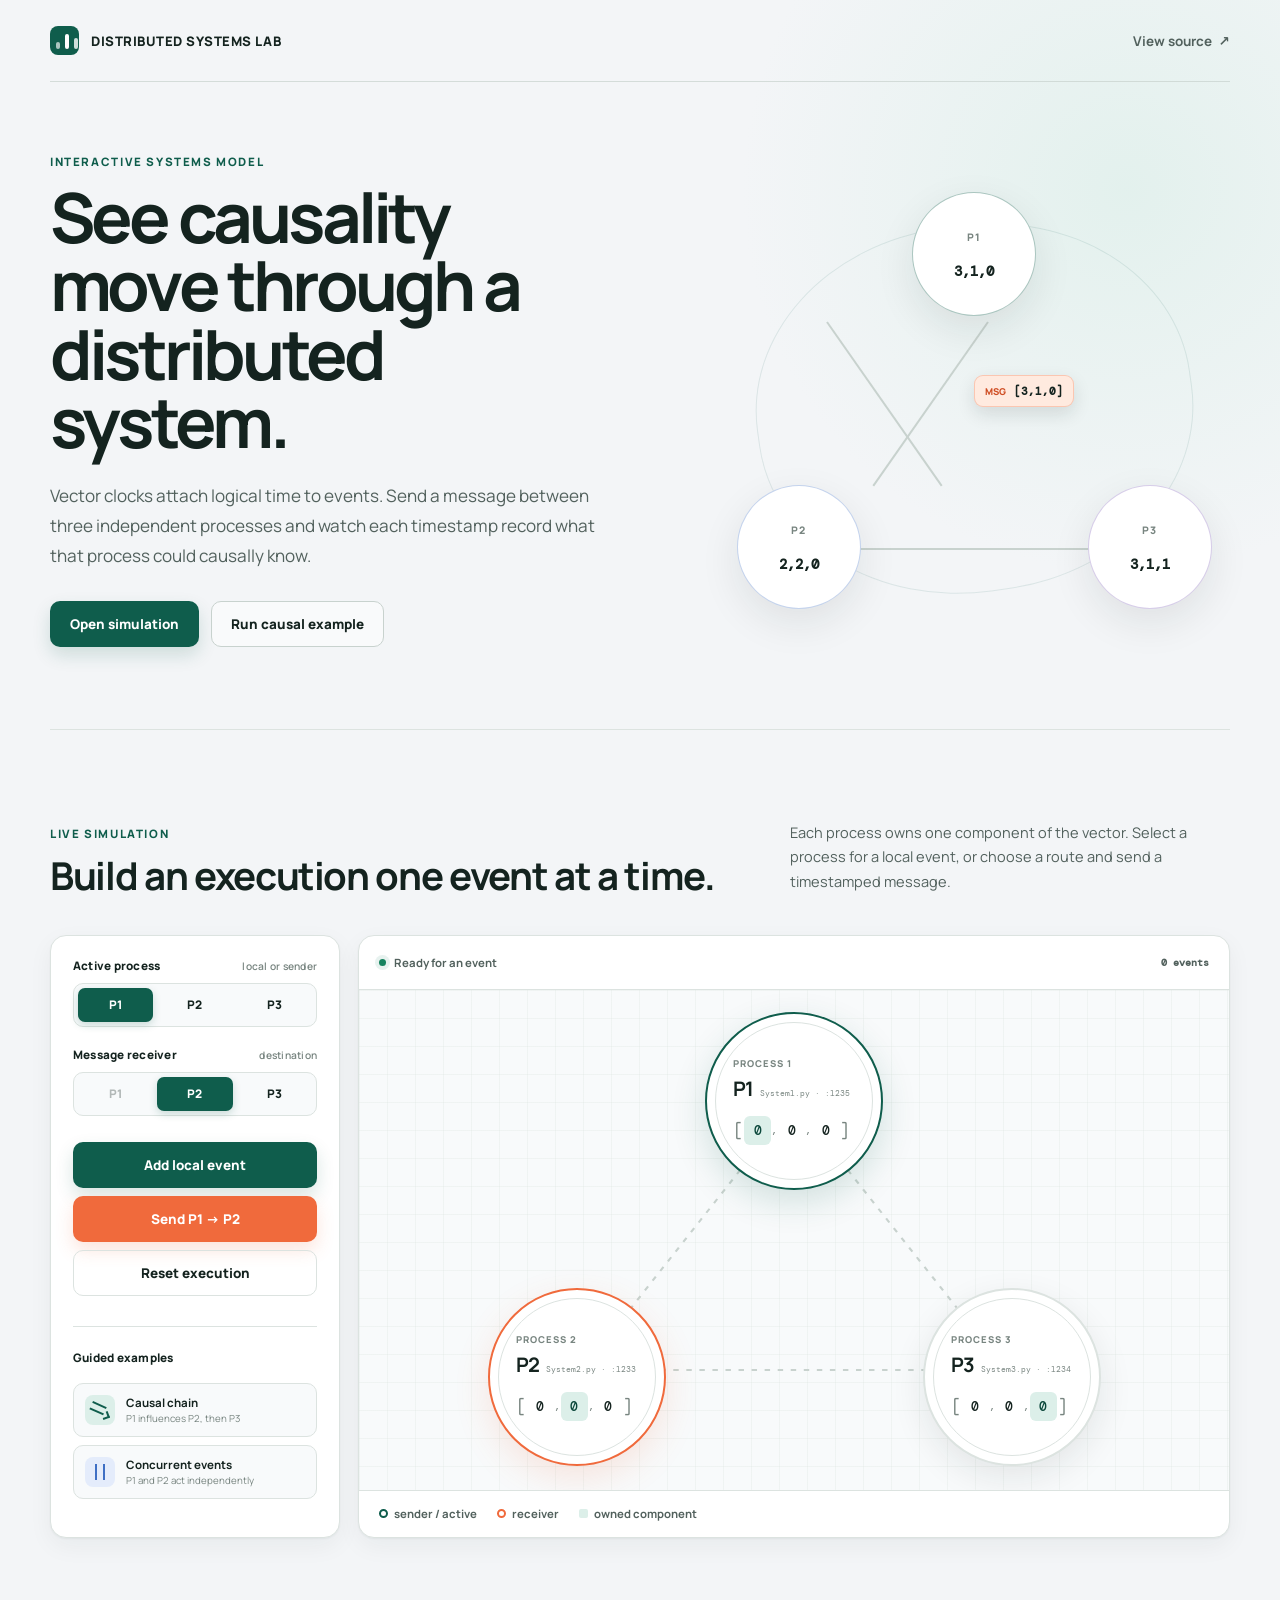
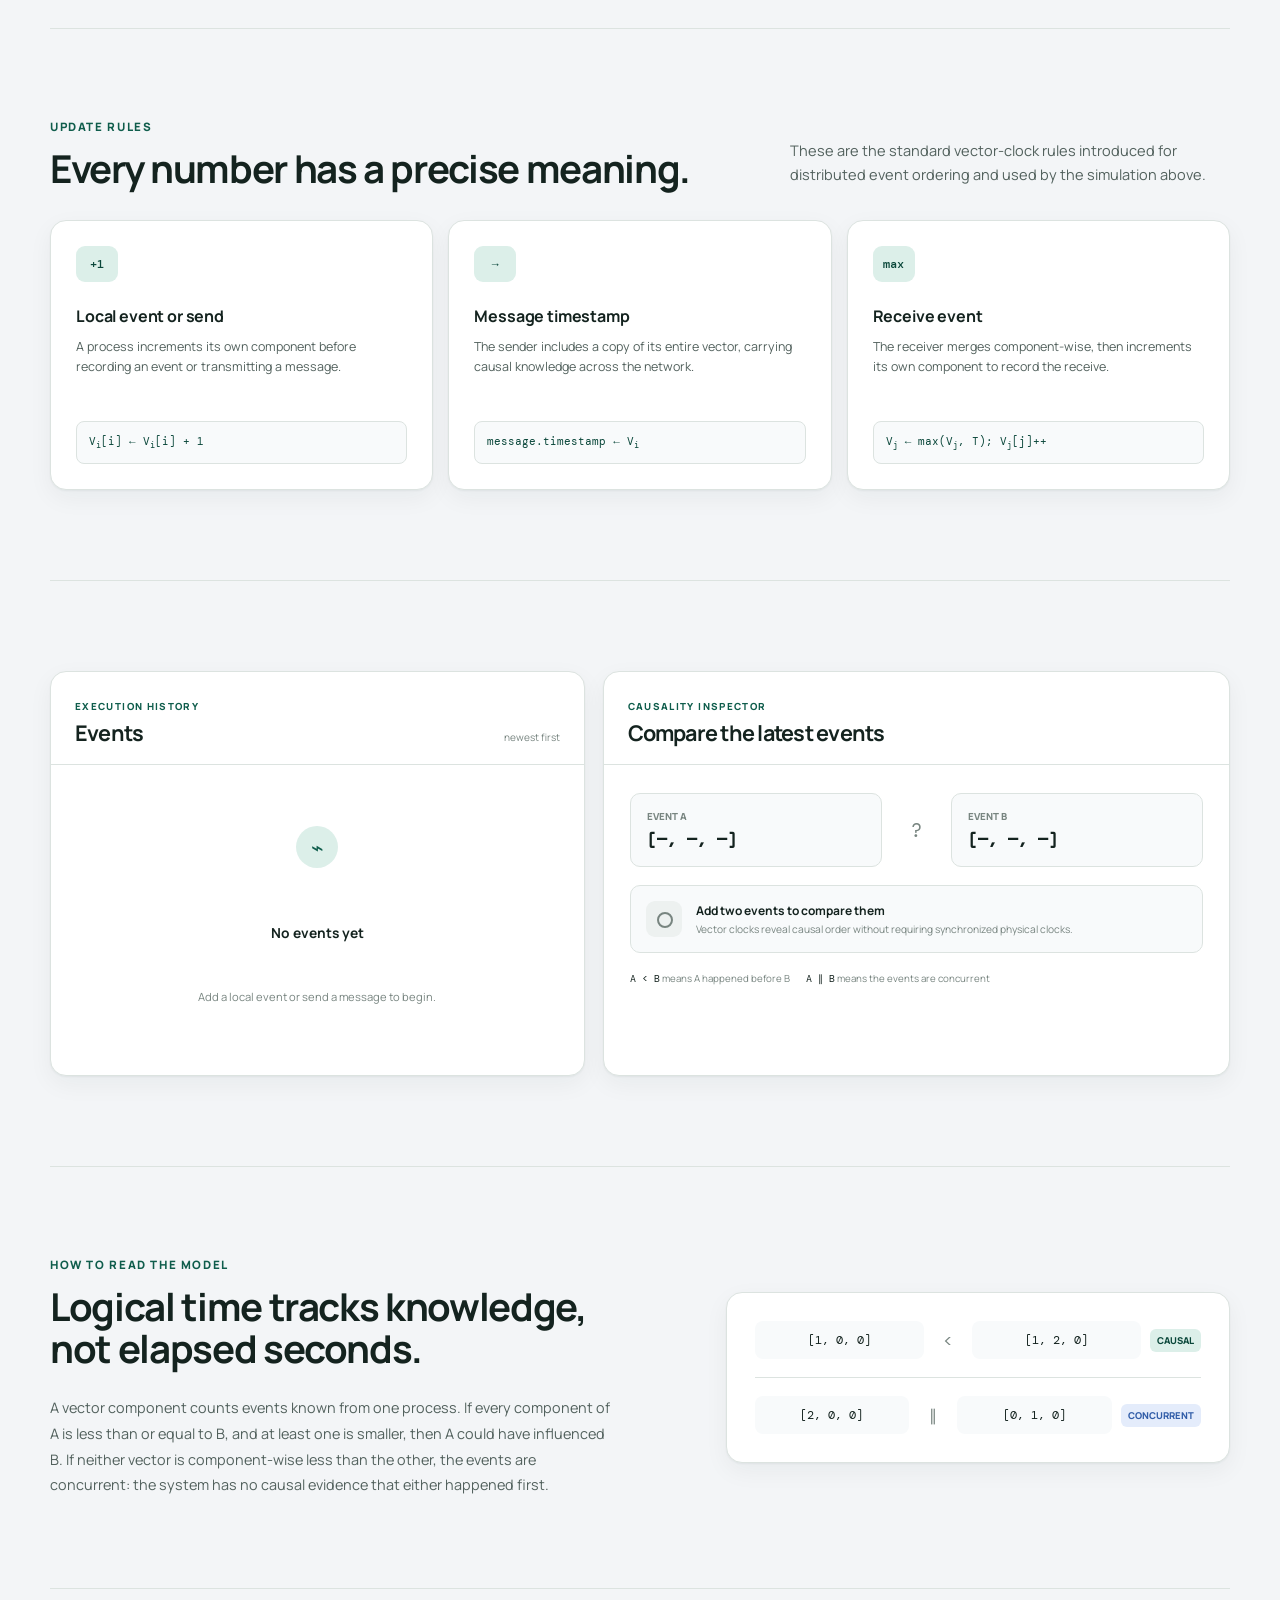
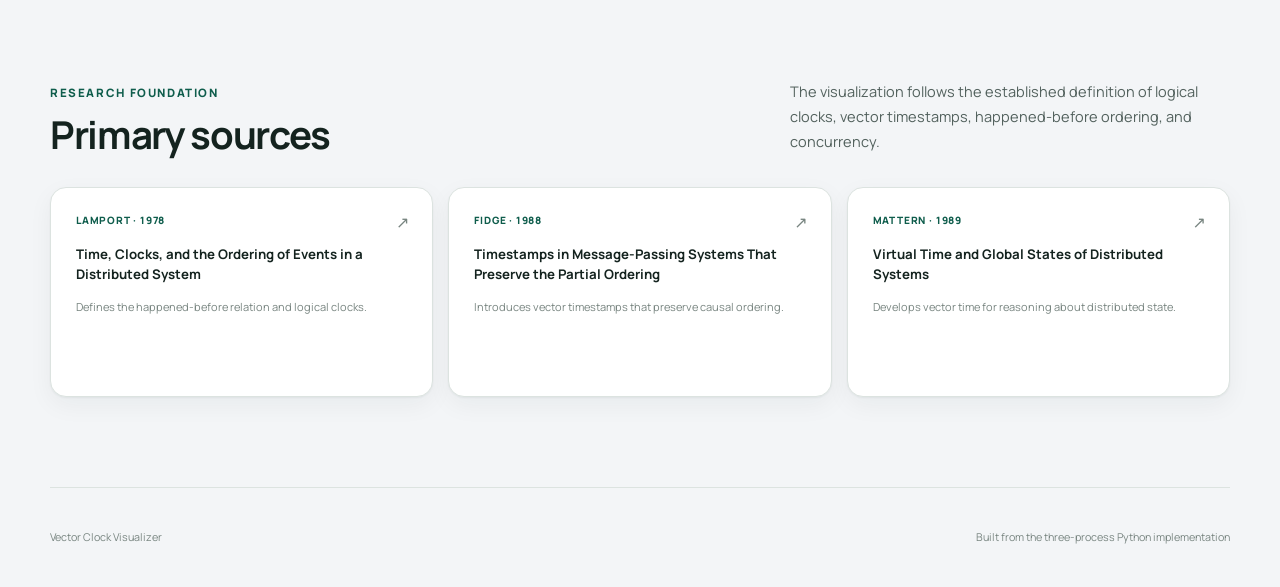
==== index.html @ 7fce468b "Add interactive vector clock visualizer" ====
<!doctype html>
<html lang="en">
<head>
  <meta charset="utf-8">
  <meta name="viewport" content="width=device-width, initial-scale=1">
  <meta name="description" content="An interactive visualization of vector clocks, causal ordering, and concurrent events in a three-process distributed system.">
  <title>Vector Clock Visualizer</title>
  <link rel="preconnect" href="https://fonts.googleapis.com">
  <link rel="preconnect" href="https://fonts.gstatic.com" crossorigin>
  <link href="https://fonts.googleapis.com/css2?family=DM+Mono:wght@400;500&family=Manrope:wght@400;500;600;700;800&display=swap" rel="stylesheet">
  <link rel="stylesheet" href="style.css?v=1">
</head>
<body>
  <div class="page-shell">
    <header class="site-header">
      <a class="brand" href="#top" aria-label="Vector Clock Visualizer home">
        <span class="brand-mark" aria-hidden="true">
          <span></span><span></span><span></span>
        </span>
        <span>Distributed systems lab</span>
      </a>
      <a class="header-link" href="https://github.com/UsamahMoin/Vector-clocks" target="_blank" rel="noreferrer">
        View source
        <span aria-hidden="true">↗</span>
      </a>
    </header>

    <main id="top">
      <section class="hero">
        <div class="hero-copy">
          <p class="eyebrow">Interactive systems model</p>
          <h1>See causality move through a distributed system.</h1>
          <p class="hero-text">
            Vector clocks attach logical time to events. Send a message between three
            independent processes and watch each timestamp record what that process
            could causally know.
          </p>
          <div class="hero-actions">
            <a class="button button-primary" href="#simulation">Open simulation</a>
            <button class="button button-secondary" id="hero-demo" type="button">Run causal example</button>
          </div>
        </div>

        <div class="hero-visual" aria-hidden="true">
          <div class="mini-network">
            <div class="mini-link mini-link-left"></div>
            <div class="mini-link mini-link-right"></div>
            <div class="mini-link mini-link-bottom"></div>
            <div class="mini-node mini-node-one"><span>P1</span><strong>3,1,0</strong></div>
            <div class="mini-node mini-node-two"><span>P2</span><strong>2,2,0</strong></div>
            <div class="mini-node mini-node-three"><span>P3</span><strong>3,1,1</strong></div>
            <div class="mini-packet"><span>msg</span><strong>[3,1,0]</strong></div>
          </div>
        </div>
      </section>

      <section class="simulation-section" id="simulation">
        <div class="section-heading">
          <div>
            <p class="eyebrow">Live simulation</p>
            <h2>Build an execution one event at a time.</h2>
          </div>
          <p>
            Each process owns one component of the vector. Select a process for a
            local event, or choose a route and send a timestamped message.
          </p>
        </div>

        <div class="simulation-layout">
          <aside class="control-panel card">
            <div class="control-group">
              <div class="control-label">
                <span>Active process</span>
                <span class="control-hint">local or sender</span>
              </div>
              <div class="segmented-control" id="source-control" aria-label="Select active process">
                <button class="segment is-active" type="button" data-source="0" aria-pressed="true">P1</button>
                <button class="segment" type="button" data-source="1" aria-pressed="false">P2</button>
                <button class="segment" type="button" data-source="2" aria-pressed="false">P3</button>
              </div>
            </div>

            <div class="control-group">
              <div class="control-label">
                <span>Message receiver</span>
                <span class="control-hint">destination</span>
              </div>
              <div class="segmented-control" id="target-control" aria-label="Select receiving process">
                <button class="segment" type="button" data-target="0" aria-pressed="false" disabled>P1</button>
                <button class="segment is-active" type="button" data-target="1" aria-pressed="true">P2</button>
                <button class="segment" type="button" data-target="2" aria-pressed="false">P3</button>
              </div>
            </div>

            <div class="action-stack">
              <button class="button button-primary button-wide" id="local-event" type="button">
                Add local event
              </button>
              <button class="button button-accent button-wide" id="send-message" type="button">
                Send P1 → P2
              </button>
              <button class="button button-quiet button-wide" id="reset-simulation" type="button">
                Reset execution
              </button>
            </div>

            <div class="preset-group">
              <span class="control-label">Guided examples</span>
              <button class="preset-button" id="causal-demo" type="button">
                <span class="preset-icon preset-icon-causal" aria-hidden="true"></span>
                <span><strong>Causal chain</strong><small>P1 influences P2, then P3</small></span>
              </button>
              <button class="preset-button" id="concurrent-demo" type="button">
                <span class="preset-icon preset-icon-concurrent" aria-hidden="true"></span>
                <span><strong>Concurrent events</strong><small>P1 and P2 act independently</small></span>
              </button>
            </div>
          </aside>

          <div class="network-card card">
            <div class="network-toolbar">
              <div>
                <span class="status-dot"></span>
                <span id="network-status">Ready for an event</span>
              </div>
              <span class="event-counter" id="event-counter">0 events</span>
            </div>

            <div class="network-stage" id="network-stage">
              <svg class="network-links" viewBox="0 0 800 500" preserveAspectRatio="none" aria-hidden="true">
                <defs>
                  <marker id="arrow" markerWidth="8" markerHeight="8" refX="7" refY="4" orient="auto">
                    <path d="M0,0 L8,4 L0,8 Z"></path>
                  </marker>
                </defs>
                <line class="network-link" data-link="0-1" x1="400" y1="112" x2="205" y2="380"></line>
                <line class="network-link" data-link="0-2" x1="400" y1="112" x2="595" y2="380"></line>
                <line class="network-link" data-link="1-2" x1="205" y1="380" x2="595" y2="380"></line>
              </svg>

              <article class="process-node process-one is-source" data-process="0">
                <span class="process-role">Process 1</span>
                <div class="process-name">
                  <strong>P1</strong>
                  <span>System1.py · :1235</span>
                </div>
                <div class="vector-clock" aria-label="Process 1 vector clock">
                  <span class="vector-bracket">[</span>
                  <span class="clock-cell is-own" data-clock="0-0">0</span>
                  <span class="clock-separator">,</span>
                  <span class="clock-cell" data-clock="0-1">0</span>
                  <span class="clock-separator">,</span>
                  <span class="clock-cell" data-clock="0-2">0</span>
                  <span class="vector-bracket">]</span>
                </div>
              </article>

              <article class="process-node process-two is-target" data-process="1">
                <span class="process-role">Process 2</span>
                <div class="process-name">
                  <strong>P2</strong>
                  <span>System2.py · :1233</span>
                </div>
                <div class="vector-clock" aria-label="Process 2 vector clock">
                  <span class="vector-bracket">[</span>
                  <span class="clock-cell" data-clock="1-0">0</span>
                  <span class="clock-separator">,</span>
                  <span class="clock-cell is-own" data-clock="1-1">0</span>
                  <span class="clock-separator">,</span>
                  <span class="clock-cell" data-clock="1-2">0</span>
                  <span class="vector-bracket">]</span>
                </div>
              </article>

              <article class="process-node process-three" data-process="2">
                <span class="process-role">Process 3</span>
                <div class="process-name">
                  <strong>P3</strong>
                  <span>System3.py · :1234</span>
                </div>
                <div class="vector-clock" aria-label="Process 3 vector clock">
                  <span class="vector-bracket">[</span>
                  <span class="clock-cell" data-clock="2-0">0</span>
                  <span class="clock-separator">,</span>
                  <span class="clock-cell" data-clock="2-1">0</span>
                  <span class="clock-separator">,</span>
                  <span class="clock-cell is-own" data-clock="2-2">0</span>
                  <span class="vector-bracket">]</span>
                </div>
              </article>

              <div class="message-packet" id="message-packet" aria-hidden="true">
                <span>message</span>
                <strong id="packet-clock">[0,0,0]</strong>
              </div>
            </div>

            <div class="network-legend">
              <span><i class="legend-source"></i> sender / active</span>
              <span><i class="legend-target"></i> receiver</span>
              <span><i class="legend-own"></i> owned component</span>
            </div>
          </div>
        </div>
      </section>

      <section class="rules-section">
        <div class="section-heading compact">
          <div>
            <p class="eyebrow">Update rules</p>
            <h2>Every number has a precise meaning.</h2>
          </div>
          <p>
            These are the standard vector-clock rules introduced for distributed
            event ordering and used by the simulation above.
          </p>
        </div>

        <div class="rule-grid">
          <article class="rule-card card">
            <span class="rule-symbol">+1</span>
            <h3>Local event or send</h3>
            <p>A process increments its own component before recording an event or transmitting a message.</p>
            <code>V<sub>i</sub>[i] ← V<sub>i</sub>[i] + 1</code>
          </article>
          <article class="rule-card card">
            <span class="rule-symbol">→</span>
            <h3>Message timestamp</h3>
            <p>The sender includes a copy of its entire vector, carrying causal knowledge across the network.</p>
            <code>message.timestamp ← V<sub>i</sub></code>
          </article>
          <article class="rule-card card">
            <span class="rule-symbol">max</span>
            <h3>Receive event</h3>
            <p>The receiver merges component-wise, then increments its own component to record the receive.</p>
            <code>V<sub>j</sub> ← max(V<sub>j</sub>, T); V<sub>j</sub>[j]++</code>
          </article>
        </div>
      </section>

      <section class="analysis-section">
        <div class="event-panel card">
          <div class="panel-heading">
            <div>
              <p class="eyebrow">Execution history</p>
              <h2>Events</h2>
            </div>
            <span class="panel-note">newest first</span>
          </div>
          <div class="event-log" id="event-log" role="log" aria-live="polite">
            <div class="empty-state" id="empty-log">
              <span class="empty-icon" aria-hidden="true">⌁</span>
              <strong>No events yet</strong>
              <p>Add a local event or send a message to begin.</p>
            </div>
          </div>
        </div>

        <div class="comparison-panel card">
          <div class="panel-heading">
            <div>
              <p class="eyebrow">Causality inspector</p>
              <h2>Compare the latest events</h2>
            </div>
          </div>
          <div class="comparison-content" id="comparison-content">
            <div class="comparison-clocks">
              <div>
                <span>Event A</span>
                <strong id="comparison-a">[—, —, —]</strong>
              </div>
              <span class="comparison-mark" id="comparison-mark">?</span>
              <div>
                <span>Event B</span>
                <strong id="comparison-b">[—, —, —]</strong>
              </div>
            </div>
            <div class="comparison-result is-waiting" id="comparison-result">
              <span class="result-icon" aria-hidden="true"></span>
              <div>
                <strong>Add two events to compare them</strong>
                <p>Vector clocks reveal causal order without requiring synchronized physical clocks.</p>
              </div>
            </div>
            <div class="comparison-key">
              <span><code>A &lt; B</code> means A happened before B</span>
              <span><code>A ∥ B</code> means the events are concurrent</span>
            </div>
          </div>
        </div>
      </section>

      <section class="explanation-section">
        <div class="explanation-copy">
          <p class="eyebrow">How to read the model</p>
          <h2>Logical time tracks knowledge, not elapsed seconds.</h2>
          <p>
            A vector component counts events known from one process. If every
            component of A is less than or equal to B, and at least one is smaller,
            then A could have influenced B. If neither vector is component-wise
            less than the other, the events are concurrent: the system has no
            causal evidence that either happened first.
          </p>
        </div>
        <div class="example-comparison card">
          <div class="example-row">
            <code>[1, 0, 0]</code>
            <span class="example-operator">&lt;</span>
            <code>[1, 2, 0]</code>
            <span class="example-label causal">causal</span>
          </div>
          <div class="example-divider"></div>
          <div class="example-row">
            <code>[2, 0, 0]</code>
            <span class="example-operator">∥</span>
            <code>[0, 1, 0]</code>
            <span class="example-label concurrent">concurrent</span>
          </div>
        </div>
      </section>

      <section class="references-section">
        <div class="section-heading compact">
          <div>
            <p class="eyebrow">Research foundation</p>
            <h2>Primary sources</h2>
          </div>
          <p>
            The visualization follows the established definition of logical clocks,
            vector timestamps, happened-before ordering, and concurrency.
          </p>
        </div>
        <div class="reference-grid">
          <a class="reference-card card" href="https://cacm.acm.org/research/time-clocks-and-the-ordering-of-events-in-a-distributed-system/" target="_blank" rel="noreferrer">
            <span>Lamport · 1978</span>
            <strong>Time, Clocks, and the Ordering of Events in a Distributed System</strong>
            <p>Defines the happened-before relation and logical clocks.</p>
            <i aria-hidden="true">↗</i>
          </a>
          <a class="reference-card card" href="https://fileadmin.cs.lth.se/cs/Personal/Amr_Ergawy/dist-algos-papers/4.pdf" target="_blank" rel="noreferrer">
            <span>Fidge · 1988</span>
            <strong>Timestamps in Message-Passing Systems That Preserve the Partial Ordering</strong>
            <p>Introduces vector timestamps that preserve causal ordering.</p>
            <i aria-hidden="true">↗</i>
          </a>
          <a class="reference-card card" href="https://pages.cs.wisc.edu/~remzi/Classes/739/Fall2015/Papers/mattern89.pdf" target="_blank" rel="noreferrer">
            <span>Mattern · 1989</span>
            <strong>Virtual Time and Global States of Distributed Systems</strong>
            <p>Develops vector time for reasoning about distributed state.</p>
            <i aria-hidden="true">↗</i>
          </a>
        </div>
      </section>
    </main>

    <footer class="site-footer">
      <span>Vector Clock Visualizer</span>
      <span>Built from the three-process Python implementation</span>
    </footer>
  </div>

  <script src="script.js?v=1"></script>
</body>
</html>
---- style.css ----
:root {
  --canvas: #f3f5f7;
  --surface: #ffffff;
  --surface-soft: #f8fafb;
  --ink: #14231f;
  --ink-soft: #52615d;
  --ink-faint: #788580;
  --line: #dce3e0;
  --line-strong: #c8d2ce;
  --primary: #0f5d4c;
  --primary-dark: #0a473a;
  --primary-soft: #dcefe9;
  --accent: #f06a3c;
  --accent-dark: #cf4d23;
  --accent-soft: #ffeadf;
  --blue: #3e6fc4;
  --blue-soft: #e4ecfb;
  --purple: #7a59b5;
  --purple-soft: #eee8f8;
  --success: #16835f;
  --warning: #b86b17;
  --shadow-sm: 0 1px 2px rgb(20 35 31 / 5%), 0 8px 24px rgb(20 35 31 / 5%);
  --shadow-md: 0 14px 40px rgb(20 35 31 / 9%);
  --radius-sm: 10px;
  --radius-md: 16px;
  --radius-lg: 24px;
  --font-sans: "Manrope", system-ui, -apple-system, BlinkMacSystemFont, "Segoe UI", sans-serif;
  --font-mono: "DM Mono", "SFMono-Regular", Consolas, monospace;
  --content-width: 1180px;
  --transition: 180ms ease;
}

* {
  box-sizing: border-box;
}

html {
  scroll-behavior: smooth;
}

body {
  margin: 0;
  color: var(--ink);
  background:
    radial-gradient(circle at 88% 5%, rgb(220 239 233 / 70%), transparent 24rem),
    var(--canvas);
  font-family: var(--font-sans);
  -webkit-font-smoothing: antialiased;
}

button,
a {
  font: inherit;
}

button {
  color: inherit;
}

a {
  color: inherit;
  text-decoration: none;
}

.page-shell {
  width: min(calc(100% - 40px), var(--content-width));
  margin: 0 auto;
}

.site-header {
  display: flex;
  align-items: center;
  justify-content: space-between;
  min-height: 82px;
  border-bottom: 1px solid rgb(200 210 206 / 70%);
}

.brand,
.header-link {
  display: inline-flex;
  align-items: center;
}

.brand {
  gap: 12px;
  font-size: 0.82rem;
  font-weight: 800;
  letter-spacing: 0.04em;
  text-transform: uppercase;
}

.brand-mark {
  position: relative;
  display: grid;
  grid-template-columns: repeat(3, 6px);
  align-items: end;
  gap: 3px;
  width: 29px;
  height: 29px;
  padding: 6px;
  border-radius: 8px;
  background: var(--primary);
}

.brand-mark span {
  display: block;
  width: 4px;
  border-radius: 3px;
  background: #fff;
}

.brand-mark span:nth-child(1) { height: 7px; opacity: 0.65; }
.brand-mark span:nth-child(2) { height: 15px; }
.brand-mark span:nth-child(3) { height: 11px; opacity: 0.8; }

.header-link {
  gap: 7px;
  color: var(--ink-soft);
  font-size: 0.84rem;
  font-weight: 700;
  transition: color var(--transition);
}

.header-link:hover {
  color: var(--primary);
}

.hero {
  display: grid;
  grid-template-columns: 1.05fr 0.95fr;
  align-items: center;
  min-height: 590px;
  gap: clamp(40px, 8vw, 110px);
  padding: 72px 0 82px;
}

.eyebrow {
  margin: 0 0 14px;
  color: var(--primary);
  font-size: 0.72rem;
  font-weight: 800;
  letter-spacing: 0.14em;
  text-transform: uppercase;
}

h1,
h2,
h3,
p {
  margin-top: 0;
}

h1 {
  max-width: 720px;
  margin-bottom: 24px;
  font-size: clamp(2.8rem, 5.4vw, 5.35rem);
  line-height: 0.99;
  letter-spacing: -0.055em;
}

h2 {
  margin-bottom: 0;
  font-size: clamp(1.75rem, 3vw, 2.55rem);
  line-height: 1.1;
  letter-spacing: -0.035em;
}

h3 {
  margin-bottom: 10px;
  font-size: 1rem;
  letter-spacing: -0.01em;
}

.hero-text {
  max-width: 600px;
  margin-bottom: 30px;
  color: var(--ink-soft);
  font-size: 1.07rem;
  line-height: 1.75;
}

.hero-actions {
  display: flex;
  flex-wrap: wrap;
  gap: 12px;
}

.button {
  display: inline-flex;
  align-items: center;
  justify-content: center;
  min-height: 46px;
  padding: 0 19px;
  border: 1px solid transparent;
  border-radius: var(--radius-sm);
  cursor: pointer;
  font-size: 0.84rem;
  font-weight: 800;
  transition:
    transform var(--transition),
    background var(--transition),
    border-color var(--transition),
    box-shadow var(--transition);
}

.button:hover:not(:disabled) {
  transform: translateY(-1px);
}

.button:focus-visible,
.segment:focus-visible,
.preset-button:focus-visible {
  outline: 3px solid rgb(62 111 196 / 28%);
  outline-offset: 2px;
}

.button:disabled {
  cursor: wait;
  opacity: 0.58;
}

.button-primary {
  color: #fff;
  background: var(--primary);
  box-shadow: 0 8px 18px rgb(15 93 76 / 16%);
}

.button-primary:hover:not(:disabled) {
  background: var(--primary-dark);
}

.button-secondary {
  border-color: var(--line-strong);
  background: rgb(255 255 255 / 55%);
}

.button-secondary:hover:not(:disabled),
.button-quiet:hover:not(:disabled) {
  border-color: var(--primary);
  background: var(--surface);
}

.button-accent {
  color: #fff;
  background: var(--accent);
  box-shadow: 0 8px 18px rgb(240 106 60 / 18%);
}

.button-accent:hover:not(:disabled) {
  background: var(--accent-dark);
}

.button-quiet {
  border-color: var(--line);
  background: transparent;
}

.button-wide {
  width: 100%;
}

.hero-visual {
  display: grid;
  place-items: center;
  min-height: 430px;
}

.mini-network {
  position: relative;
  width: min(100%, 475px);
  aspect-ratio: 1.14;
}

.mini-network::before {
  position: absolute;
  inset: 8% 4% 4%;
  border: 1px solid rgb(15 93 76 / 10%);
  border-radius: 48%;
  content: "";
  transform: rotate(-8deg);
}

.mini-node {
  position: absolute;
  z-index: 2;
  display: grid;
  place-items: center;
  width: 124px;
  aspect-ratio: 1;
  border: 1px solid var(--line);
  border-radius: 50%;
  background: var(--surface);
  box-shadow: var(--shadow-md);
}

.mini-node span {
  margin-top: 20px;
  color: var(--ink-faint);
  font-size: 0.65rem;
  font-weight: 800;
  letter-spacing: 0.12em;
  text-transform: uppercase;
}

.mini-node strong {
  align-self: start;
  font-family: var(--font-mono);
  font-size: 0.88rem;
}

.mini-node-one {
  top: 0;
  left: calc(50% - 62px);
  border-color: rgb(15 93 76 / 35%);
}

.mini-node-two {
  bottom: 0;
  left: 0;
  border-color: rgb(62 111 196 / 30%);
}

.mini-node-three {
  right: 0;
  bottom: 0;
  border-color: rgb(122 89 181 / 30%);
}

.mini-link {
  position: absolute;
  z-index: 0;
  height: 2px;
  background: var(--line-strong);
  transform-origin: left center;
}

.mini-link-left {
  top: 31%;
  left: 19%;
  width: 42%;
  transform: rotate(55deg);
}

.mini-link-right {
  top: 31%;
  left: 53%;
  width: 42%;
  transform: rotate(125deg);
}

.mini-link-bottom {
  bottom: 14%;
  left: 24%;
  width: 52%;
}

.mini-packet {
  position: absolute;
  z-index: 3;
  top: 44%;
  left: 50%;
  display: flex;
  align-items: center;
  gap: 8px;
  padding: 8px 10px;
  border: 1px solid rgb(240 106 60 / 28%);
  border-radius: 9px;
  background: var(--accent-soft);
  box-shadow: 0 7px 18px rgb(20 35 31 / 12%);
  animation: packet-float 3.2s ease-in-out infinite;
}

.mini-packet span {
  color: var(--accent-dark);
  font-size: 0.59rem;
  font-weight: 800;
  text-transform: uppercase;
}

.mini-packet strong {
  font-family: var(--font-mono);
  font-size: 0.67rem;
}

@keyframes packet-float {
  0%, 100% { transform: translate(-70%, -30%); }
  50% { transform: translate(-25%, 35%); }
}

.simulation-section,
.rules-section,
.analysis-section,
.explanation-section,
.references-section {
  padding: 90px 0;
  border-top: 1px solid var(--line);
}

.section-heading {
  display: grid;
  grid-template-columns: 1fr minmax(300px, 440px);
  align-items: end;
  gap: 48px;
  margin-bottom: 38px;
}

.section-heading > p {
  margin-bottom: 3px;
  color: var(--ink-soft);
  font-size: 0.91rem;
  line-height: 1.7;
}

.section-heading.compact {
  margin-bottom: 30px;
}

.simulation-layout {
  display: grid;
  grid-template-columns: 290px minmax(0, 1fr);
  gap: 18px;
}

.card {
  border: 1px solid var(--line);
  border-radius: var(--radius-md);
  background: var(--surface);
  box-shadow: var(--shadow-sm);
}

.control-panel {
  padding: 22px;
}

.control-group + .control-group {
  margin-top: 20px;
}

.control-label {
  display: flex;
  align-items: center;
  justify-content: space-between;
  margin-bottom: 9px;
  font-size: 0.73rem;
  font-weight: 800;
  letter-spacing: 0.02em;
}

.control-hint {
  color: var(--ink-faint);
  font-size: 0.64rem;
  font-weight: 600;
}

.segmented-control {
  display: grid;
  grid-template-columns: repeat(3, 1fr);
  gap: 4px;
  padding: 4px;
  border: 1px solid var(--line);
  border-radius: 10px;
  background: var(--surface-soft);
}

.segment {
  min-height: 34px;
  border: 0;
  border-radius: 7px;
  background: transparent;
  cursor: pointer;
  font-size: 0.74rem;
  font-weight: 800;
  transition: background var(--transition), color var(--transition), box-shadow var(--transition);
}

.segment:hover:not(:disabled):not(.is-active) {
  background: var(--primary-soft);
}

.segment.is-active {
  color: #fff;
  background: var(--primary);
  box-shadow: 0 3px 8px rgb(15 93 76 / 20%);
}

.segment:disabled {
  cursor: not-allowed;
  opacity: 0.3;
}

.action-stack {
  display: grid;
  gap: 8px;
  margin-top: 26px;
}

.preset-group {
  display: grid;
  gap: 8px;
  margin-top: 30px;
  padding-top: 23px;
  border-top: 1px solid var(--line);
}

.preset-button {
  display: grid;
  grid-template-columns: 31px 1fr;
  align-items: center;
  gap: 10px;
  width: 100%;
  padding: 11px;
  border: 1px solid var(--line);
  border-radius: 10px;
  text-align: left;
  background: var(--surface-soft);
  cursor: pointer;
  transition: border-color var(--transition), background var(--transition);
}

.preset-button:hover:not(:disabled) {
  border-color: var(--primary);
  background: var(--primary-soft);
}

.preset-button:disabled {
  cursor: wait;
  opacity: 0.55;
}

.preset-button strong,
.preset-button small {
  display: block;
}

.preset-button strong {
  margin-bottom: 2px;
  font-size: 0.72rem;
}

.preset-button small {
  color: var(--ink-faint);
  font-size: 0.61rem;
  line-height: 1.35;
}

.preset-icon {
  position: relative;
  display: block;
  width: 30px;
  height: 30px;
  border-radius: 8px;
  background: var(--primary-soft);
}

.preset-icon::before,
.preset-icon::after {
  position: absolute;
  content: "";
}

.preset-icon-causal::before {
  top: 9px;
  left: 7px;
  width: 15px;
  height: 2px;
  background: var(--primary);
  box-shadow: 0 7px 0 var(--primary);
  transform: rotate(24deg);
}

.preset-icon-causal::after {
  right: 6px;
  bottom: 6px;
  width: 5px;
  height: 5px;
  border-right: 2px solid var(--primary);
  border-bottom: 2px solid var(--primary);
  transform: rotate(-20deg);
}

.preset-icon-concurrent {
  background: var(--blue-soft);
}

.preset-icon-concurrent::before,
.preset-icon-concurrent::after {
  top: 7px;
  width: 2px;
  height: 16px;
  background: var(--blue);
}

.preset-icon-concurrent::before { left: 10px; }
.preset-icon-concurrent::after { right: 10px; }

.network-card {
  overflow: hidden;
}

.network-toolbar,
.network-legend {
  display: flex;
  align-items: center;
  justify-content: space-between;
  min-height: 54px;
  padding: 0 20px;
  color: var(--ink-soft);
  font-size: 0.71rem;
  font-weight: 700;
}

.network-toolbar {
  border-bottom: 1px solid var(--line);
}

.network-toolbar > div {
  display: flex;
  align-items: center;
  gap: 8px;
}

.status-dot {
  width: 7px;
  height: 7px;
  border-radius: 50%;
  background: var(--success);
  box-shadow: 0 0 0 4px rgb(22 131 95 / 10%);
}

.event-counter {
  font-family: var(--font-mono);
  font-size: 0.65rem;
}

.network-stage {
  position: relative;
  min-height: 500px;
  overflow: hidden;
  background:
    linear-gradient(rgb(220 227 224 / 30%) 1px, transparent 1px),
    linear-gradient(90deg, rgb(220 227 224 / 30%) 1px, transparent 1px),
    var(--surface-soft);
  background-size: 28px 28px;
}

.network-links {
  position: absolute;
  inset: 0;
  width: 100%;
  height: 100%;
}

.network-links marker path {
  fill: var(--line-strong);
}

.network-link {
  stroke: var(--line-strong);
  stroke-width: 2;
  stroke-dasharray: 5 7;
  marker-end: url(#arrow);
  transition: stroke var(--transition), stroke-width var(--transition);
}

.network-link.is-active {
  stroke: var(--accent);
  stroke-width: 3;
  stroke-dasharray: 7 5;
  animation: route-flow 0.8s linear infinite;
}

@keyframes route-flow {
  to { stroke-dashoffset: -12; }
}

.process-node {
  position: absolute;
  z-index: 2;
  display: flex;
  flex-direction: column;
  justify-content: center;
  width: 178px;
  height: 178px;
  padding: 26px;
  border: 2px solid var(--line);
  border-radius: 50%;
  background: var(--surface);
  box-shadow: 0 12px 35px rgb(20 35 31 / 9%);
  transition:
    border-color var(--transition),
    box-shadow var(--transition),
    transform var(--transition);
}

.process-node::before {
  position: absolute;
  inset: 8px;
  border: 1px solid var(--line);
  border-radius: 50%;
  content: "";
  pointer-events: none;
}

.process-node.is-source {
  border-color: var(--primary);
  box-shadow: 0 12px 35px rgb(15 93 76 / 16%);
}

.process-node.is-target {
  border-color: var(--accent);
  box-shadow: 0 12px 35px rgb(240 106 60 / 15%);
}

.process-node.is-updating {
  transform: scale(1.045);
}

.process-one {
  top: 22px;
  left: calc(50% - 89px);
}

.process-two {
  bottom: 24px;
  left: calc(25% - 89px);
}

.process-three {
  right: calc(25% - 89px);
  bottom: 24px;
}

.process-role {
  position: relative;
  z-index: 1;
  margin-bottom: 5px;
  color: var(--ink-faint);
  font-size: 0.59rem;
  font-weight: 800;
  letter-spacing: 0.11em;
  text-transform: uppercase;
}

.process-name {
  position: relative;
  z-index: 1;
  display: flex;
  align-items: baseline;
  gap: 7px;
  margin-bottom: 14px;
}

.process-name strong {
  font-size: 1.25rem;
  letter-spacing: -0.04em;
}

.process-name span {
  color: var(--ink-faint);
  font-family: var(--font-mono);
  font-size: 0.5rem;
}

.vector-clock {
  position: relative;
  z-index: 1;
  display: flex;
  align-items: center;
  color: var(--ink-soft);
  font-family: var(--font-mono);
}

.vector-bracket {
  color: var(--ink-faint);
  font-size: 1.15rem;
}

.clock-cell {
  display: grid;
  place-items: center;
  width: 27px;
  height: 29px;
  border-radius: 6px;
  color: var(--ink);
  font-size: 0.82rem;
  font-weight: 500;
  transition: background var(--transition), color var(--transition), transform var(--transition);
}

.clock-cell.is-own {
  color: var(--primary-dark);
  background: var(--primary-soft);
}

.clock-cell.is-changed {
  color: #fff;
  background: var(--accent);
  transform: translateY(-2px);
}

.clock-separator {
  color: var(--ink-faint);
  font-size: 0.7rem;
}

.message-packet {
  position: absolute;
  z-index: 5;
  top: 0;
  left: 0;
  display: none;
  align-items: center;
  gap: 7px;
  min-width: 100px;
  padding: 8px 10px;
  border: 1px solid rgb(240 106 60 / 35%);
  border-radius: 9px;
  color: var(--ink);
  background: var(--accent-soft);
  box-shadow: 0 8px 22px rgb(20 35 31 / 18%);
  transform: translate(-50%, -50%);
}

.message-packet.is-visible {
  display: flex;
}

.message-packet span {
  color: var(--accent-dark);
  font-size: 0.56rem;
  font-weight: 800;
  letter-spacing: 0.06em;
  text-transform: uppercase;
}

.message-packet strong {
  font-family: var(--font-mono);
  font-size: 0.65rem;
}

.network-legend {
  justify-content: flex-start;
  gap: 20px;
  min-height: 47px;
  border-top: 1px solid var(--line);
}

.network-legend span {
  display: inline-flex;
  align-items: center;
  gap: 6px;
}

.network-legend i {
  width: 9px;
  height: 9px;
  border: 2px solid;
  border-radius: 50%;
}

.legend-source { border-color: var(--primary) !important; }
.legend-target { border-color: var(--accent) !important; }
.legend-own {
  border: 0 !important;
  border-radius: 2px !important;
  background: var(--primary-soft);
}

.rule-grid {
  display: grid;
  grid-template-columns: repeat(3, 1fr);
  gap: 15px;
}

.rule-card {
  padding: 25px;
}

.rule-symbol {
  display: inline-grid;
  place-items: center;
  min-width: 42px;
  height: 36px;
  margin-bottom: 23px;
  padding: 0 9px;
  border-radius: 9px;
  color: var(--primary-dark);
  background: var(--primary-soft);
  font-family: var(--font-mono);
  font-size: 0.72rem;
  font-weight: 500;
}

.rule-card p {
  min-height: 66px;
  margin-bottom: 18px;
  color: var(--ink-soft);
  font-size: 0.78rem;
  line-height: 1.6;
}

.rule-card code {
  display: block;
  padding: 12px;
  overflow-x: auto;
  border: 1px solid var(--line);
  border-radius: 8px;
  color: var(--primary-dark);
  background: var(--surface-soft);
  font-family: var(--font-mono);
  font-size: 0.68rem;
  white-space: nowrap;
}

.analysis-section {
  display: grid;
  grid-template-columns: 0.92fr 1.08fr;
  gap: 18px;
}

.event-panel,
.comparison-panel {
  min-height: 405px;
  overflow: hidden;
}

.panel-heading {
  display: flex;
  align-items: flex-end;
  justify-content: space-between;
  min-height: 93px;
  padding: 20px 24px;
  border-bottom: 1px solid var(--line);
}

.panel-heading .eyebrow {
  margin-bottom: 8px;
  font-size: 0.61rem;
}

.panel-heading h2 {
  font-size: 1.35rem;
}

.panel-note {
  color: var(--ink-faint);
  font-size: 0.63rem;
}

.event-log {
  max-height: 380px;
  overflow-y: auto;
}

.empty-state {
  display: grid;
  place-items: center;
  min-height: 300px;
  padding: 40px;
  text-align: center;
}

.empty-icon {
  display: grid;
  place-items: center;
  width: 42px;
  height: 42px;
  margin-bottom: 13px;
  border-radius: 50%;
  color: var(--primary);
  background: var(--primary-soft);
  font-family: var(--font-mono);
  font-size: 1.3rem;
}

.empty-state strong {
  margin-bottom: 5px;
  font-size: 0.86rem;
}

.empty-state p {
  margin: 0;
  color: var(--ink-faint);
  font-size: 0.7rem;
}

.event-item {
  display: grid;
  grid-template-columns: 40px 1fr auto;
  align-items: center;
  gap: 12px;
  min-height: 68px;
  padding: 11px 22px;
  border-bottom: 1px solid var(--line);
  animation: event-enter 240ms ease both;
}

@keyframes event-enter {
  from { opacity: 0; transform: translateY(-8px); }
}

.event-index {
  display: grid;
  place-items: center;
  width: 31px;
  height: 31px;
  border-radius: 9px;
  color: var(--ink-soft);
  background: var(--surface-soft);
  font-family: var(--font-mono);
  font-size: 0.62rem;
}

.event-description strong,
.event-description span {
  display: block;
}

.event-description strong {
  margin-bottom: 3px;
  font-size: 0.73rem;
}

.event-description span {
  color: var(--ink-faint);
  font-size: 0.62rem;
}

.event-clock {
  padding: 6px 8px;
  border-radius: 7px;
  color: var(--primary-dark);
  background: var(--primary-soft);
  font-family: var(--font-mono);
  font-size: 0.65rem;
}

.event-item.is-send .event-clock {
  color: var(--accent-dark);
  background: var(--accent-soft);
}

.event-item.is-receive .event-clock {
  color: #315da8;
  background: var(--blue-soft);
}

.comparison-content {
  padding: 28px 26px;
}

.comparison-clocks {
  display: grid;
  grid-template-columns: 1fr 45px 1fr;
  align-items: center;
  gap: 12px;
}

.comparison-clocks > div {
  padding: 16px;
  border: 1px solid var(--line);
  border-radius: 10px;
  background: var(--surface-soft);
}

.comparison-clocks span,
.comparison-clocks strong {
  display: block;
}

.comparison-clocks div span {
  margin-bottom: 6px;
  color: var(--ink-faint);
  font-size: 0.61rem;
  font-weight: 800;
  text-transform: uppercase;
}

.comparison-clocks strong {
  font-family: var(--font-mono);
  font-size: clamp(0.78rem, 1.8vw, 1rem);
}

.comparison-mark {
  color: var(--ink-faint);
  text-align: center;
  font-family: var(--font-mono);
  font-size: 1.2rem;
}

.comparison-result {
  display: grid;
  grid-template-columns: 38px 1fr;
  align-items: center;
  gap: 12px;
  margin-top: 18px;
  padding: 15px;
  border: 1px solid var(--line);
  border-radius: 10px;
  background: var(--surface-soft);
}

.result-icon {
  position: relative;
  display: block;
  width: 36px;
  height: 36px;
  border-radius: 9px;
  background: #edf1f0;
}

.result-icon::before {
  position: absolute;
  top: 11px;
  left: 11px;
  width: 12px;
  height: 12px;
  border: 2px solid var(--ink-faint);
  border-radius: 50%;
  content: "";
}

.comparison-result strong {
  display: block;
  margin-bottom: 3px;
  font-size: 0.75rem;
}

.comparison-result p {
  margin: 0;
  color: var(--ink-faint);
  font-size: 0.64rem;
  line-height: 1.45;
}

.comparison-result.is-causal {
  border-color: rgb(22 131 95 / 25%);
  background: #eef9f5;
}

.comparison-result.is-causal .result-icon {
  background: var(--primary-soft);
}

.comparison-result.is-causal .result-icon::before {
  border-color: var(--primary);
  border-radius: 0;
  border-width: 0 2px 2px 0;
  transform: rotate(-45deg);
}

.comparison-result.is-concurrent {
  border-color: rgb(62 111 196 / 24%);
  background: #f1f5fd;
}

.comparison-result.is-concurrent .result-icon {
  background: var(--blue-soft);
}

.comparison-result.is-concurrent .result-icon::before,
.comparison-result.is-concurrent .result-icon::after {
  position: absolute;
  top: 10px;
  width: 2px;
  height: 16px;
  border: 0;
  border-radius: 0;
  background: var(--blue);
  content: "";
  transform: none;
}

.comparison-result.is-concurrent .result-icon::before { left: 12px; }
.comparison-result.is-concurrent .result-icon::after { right: 12px; }

.comparison-key {
  display: flex;
  flex-wrap: wrap;
  gap: 8px 16px;
  margin-top: 19px;
  color: var(--ink-faint);
  font-size: 0.61rem;
}

.comparison-key code {
  color: var(--ink);
  font-family: var(--font-mono);
}

.explanation-section {
  display: grid;
  grid-template-columns: 1fr 0.9fr;
  align-items: center;
  gap: clamp(50px, 9vw, 120px);
}

.explanation-copy p:last-child {
  max-width: 570px;
  margin: 24px 0 0;
  color: var(--ink-soft);
  font-size: 0.9rem;
  line-height: 1.8;
}

.example-comparison {
  padding: 28px;
}

.example-row {
  display: grid;
  grid-template-columns: 1fr 30px 1fr auto;
  align-items: center;
  gap: 9px;
}

.example-row code {
  padding: 11px;
  border-radius: 8px;
  text-align: center;
  background: var(--surface-soft);
  font-family: var(--font-mono);
  font-size: 0.73rem;
}

.example-operator {
  color: var(--ink-faint);
  text-align: center;
  font-family: var(--font-mono);
}

.example-label {
  padding: 5px 7px;
  border-radius: 6px;
  font-size: 0.59rem;
  font-weight: 800;
  text-transform: uppercase;
}

.example-label.causal {
  color: var(--primary-dark);
  background: var(--primary-soft);
}

.example-label.concurrent {
  color: #315da8;
  background: var(--blue-soft);
}

.example-divider {
  height: 1px;
  margin: 18px 0;
  background: var(--line);
}

.reference-grid {
  display: grid;
  grid-template-columns: repeat(3, 1fr);
  gap: 15px;
}

.reference-card {
  position: relative;
  min-height: 210px;
  padding: 25px 46px 25px 25px;
  transition: transform var(--transition), border-color var(--transition), box-shadow var(--transition);
}

.reference-card:hover {
  border-color: var(--primary);
  box-shadow: var(--shadow-md);
  transform: translateY(-3px);
}

.reference-card > span {
  display: block;
  margin-bottom: 17px;
  color: var(--primary);
  font-size: 0.63rem;
  font-weight: 800;
  letter-spacing: 0.08em;
  text-transform: uppercase;
}

.reference-card strong {
  display: block;
  margin-bottom: 13px;
  font-size: 0.83rem;
  line-height: 1.55;
}

.reference-card p {
  margin: 0;
  color: var(--ink-faint);
  font-size: 0.69rem;
  line-height: 1.55;
}

.reference-card i {
  position: absolute;
  top: 23px;
  right: 23px;
  color: var(--ink-faint);
  font-style: normal;
}

.site-footer {
  display: flex;
  align-items: center;
  justify-content: space-between;
  min-height: 100px;
  border-top: 1px solid var(--line);
  color: var(--ink-faint);
  font-size: 0.67rem;
}

@media (max-width: 980px) {
  .hero {
    grid-template-columns: 1fr;
    gap: 20px;
    padding-top: 65px;
  }

  .hero-copy {
    max-width: 760px;
  }

  .hero-visual {
    min-height: 390px;
  }

  .simulation-layout {
    grid-template-columns: 1fr;
  }

  .control-panel {
    display: grid;
    grid-template-columns: 1fr 1fr;
    gap: 18px;
  }

  .control-group + .control-group {
    margin-top: 0;
  }

  .action-stack,
  .preset-group {
    margin-top: 4px;
  }

  .preset-group {
    padding-top: 0;
    border-top: 0;
  }

  .rule-grid,
  .reference-grid {
    grid-template-columns: 1fr;
  }

  .rule-card p {
    min-height: auto;
  }

  .reference-card {
    min-height: 0;
  }
}

@media (max-width: 760px) {
  .page-shell {
    width: min(calc(100% - 24px), var(--content-width));
  }

  .site-header {
    min-height: 70px;
  }

  .brand span:last-child {
    display: none;
  }

  .hero {
    min-height: auto;
    padding: 54px 0 64px;
  }

  h1 {
    font-size: clamp(2.45rem, 13vw, 4rem);
  }

  .hero-visual {
    min-height: 320px;
  }

  .mini-node {
    width: 94px;
  }

  .mini-node-one {
    left: calc(50% - 47px);
  }

  .mini-packet {
    transform: scale(0.86);
  }

  .simulation-section,
  .rules-section,
  .analysis-section,
  .explanation-section,
  .references-section {
    padding: 65px 0;
  }

  .section-heading,
  .section-heading.compact,
  .explanation-section {
    grid-template-columns: 1fr;
    gap: 20px;
  }

  .control-panel {
    display: block;
  }

  .control-group + .control-group {
    margin-top: 20px;
  }

  .action-stack {
    margin-top: 25px;
  }

  .preset-group {
    margin-top: 28px;
    padding-top: 22px;
    border-top: 1px solid var(--line);
  }

  .network-stage {
    min-height: 510px;
  }

  .process-node {
    width: 140px;
    height: 140px;
    padding: 19px;
  }

  .process-one {
    top: 25px;
    left: calc(50% - 70px);
  }

  .process-two {
    bottom: 32px;
    left: calc(25% - 70px);
  }

  .process-three {
    right: calc(25% - 70px);
    bottom: 32px;
  }

  .process-name {
    display: block;
    margin-bottom: 9px;
  }

  .process-name span {
    display: none;
  }

  .clock-cell {
    width: 22px;
    height: 25px;
    font-size: 0.7rem;
  }

  .network-links line[data-link="0-1"] {
    x1: 400;
    y1: 96;
    x2: 200;
    y2: 405;
  }

  .network-legend {
    flex-wrap: wrap;
    gap: 7px 14px;
    padding: 10px 16px;
  }

  .analysis-section {
    grid-template-columns: 1fr;
  }

  .example-row {
    grid-template-columns: 1fr 22px 1fr;
  }

  .example-label {
    grid-column: 1 / -1;
    justify-self: start;
  }

  .site-footer {
    display: grid;
    gap: 7px;
    align-content: center;
  }
}

@media (max-width: 480px) {
  .network-stage {
    min-height: 440px;
  }

  .process-node {
    width: 116px;
    height: 116px;
    padding: 14px;
  }

  .process-node::before {
    inset: 5px;
  }

  .process-one {
    top: 28px;
    left: calc(50% - 58px);
  }

  .process-two {
    bottom: 34px;
    left: calc(25% - 58px);
  }

  .process-three {
    right: calc(25% - 58px);
    bottom: 34px;
  }

  .process-role {
    margin-bottom: 1px;
    font-size: 0.48rem;
  }

  .process-name {
    margin-bottom: 5px;
  }

  .process-name strong {
    font-size: 1rem;
  }

  .vector-clock {
    margin-left: -2px;
  }

  .clock-cell {
    width: 18px;
    height: 21px;
    font-size: 0.59rem;
  }

  .vector-bracket {
    font-size: 0.85rem;
  }

  .message-packet {
    min-width: 83px;
    padding: 6px 7px;
  }

  .message-packet span {
    display: none;
  }

  .comparison-content {
    padding: 20px 16px;
  }

  .comparison-clocks {
    grid-template-columns: 1fr 26px 1fr;
    gap: 6px;
  }

  .comparison-clocks > div {
    padding: 11px 8px;
  }

  .event-item {
    grid-template-columns: 32px 1fr auto;
    gap: 8px;
    padding: 10px 14px;
  }
}

@media (prefers-reduced-motion: reduce) {
  html {
    scroll-behavior: auto;
  }

  *,
  *::before,
  *::after {
    animation-duration: 0.01ms !important;
    animation-iteration-count: 1 !important;
    transition-duration: 0.01ms !important;
  }
}
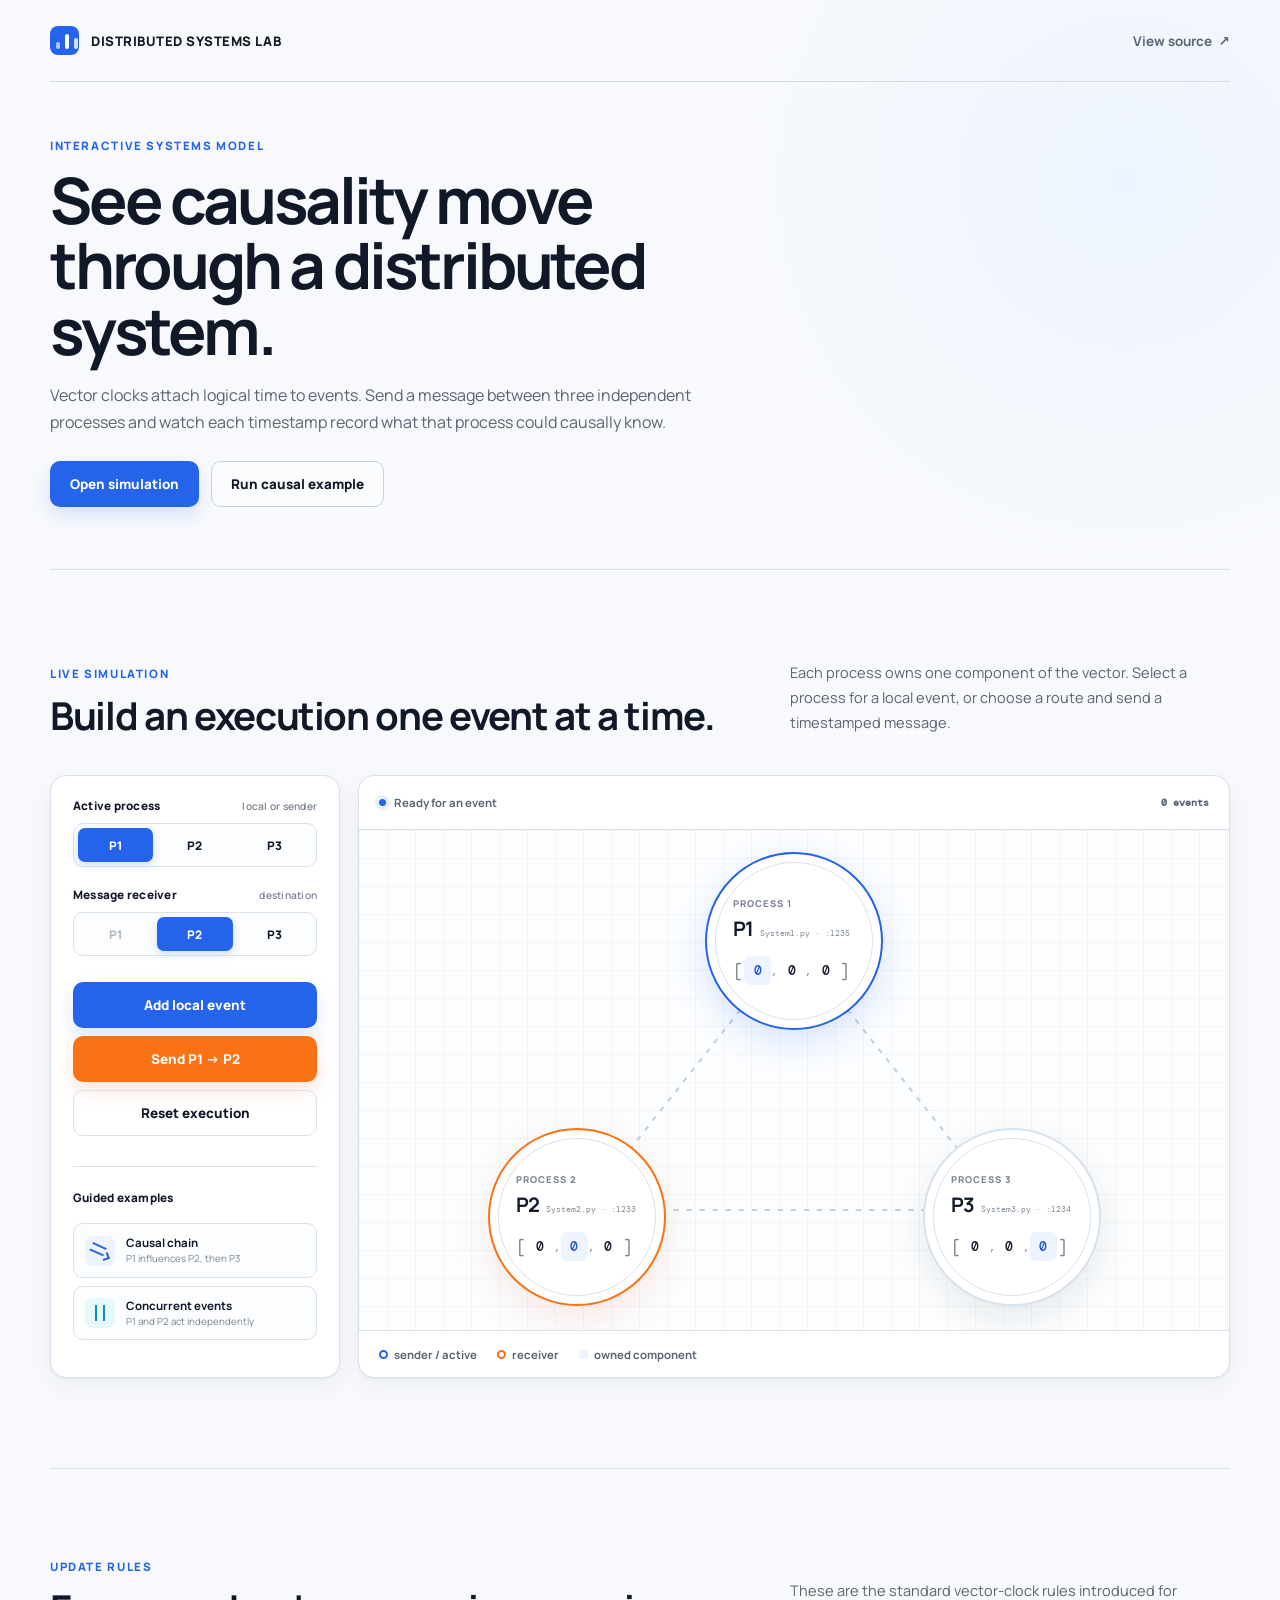
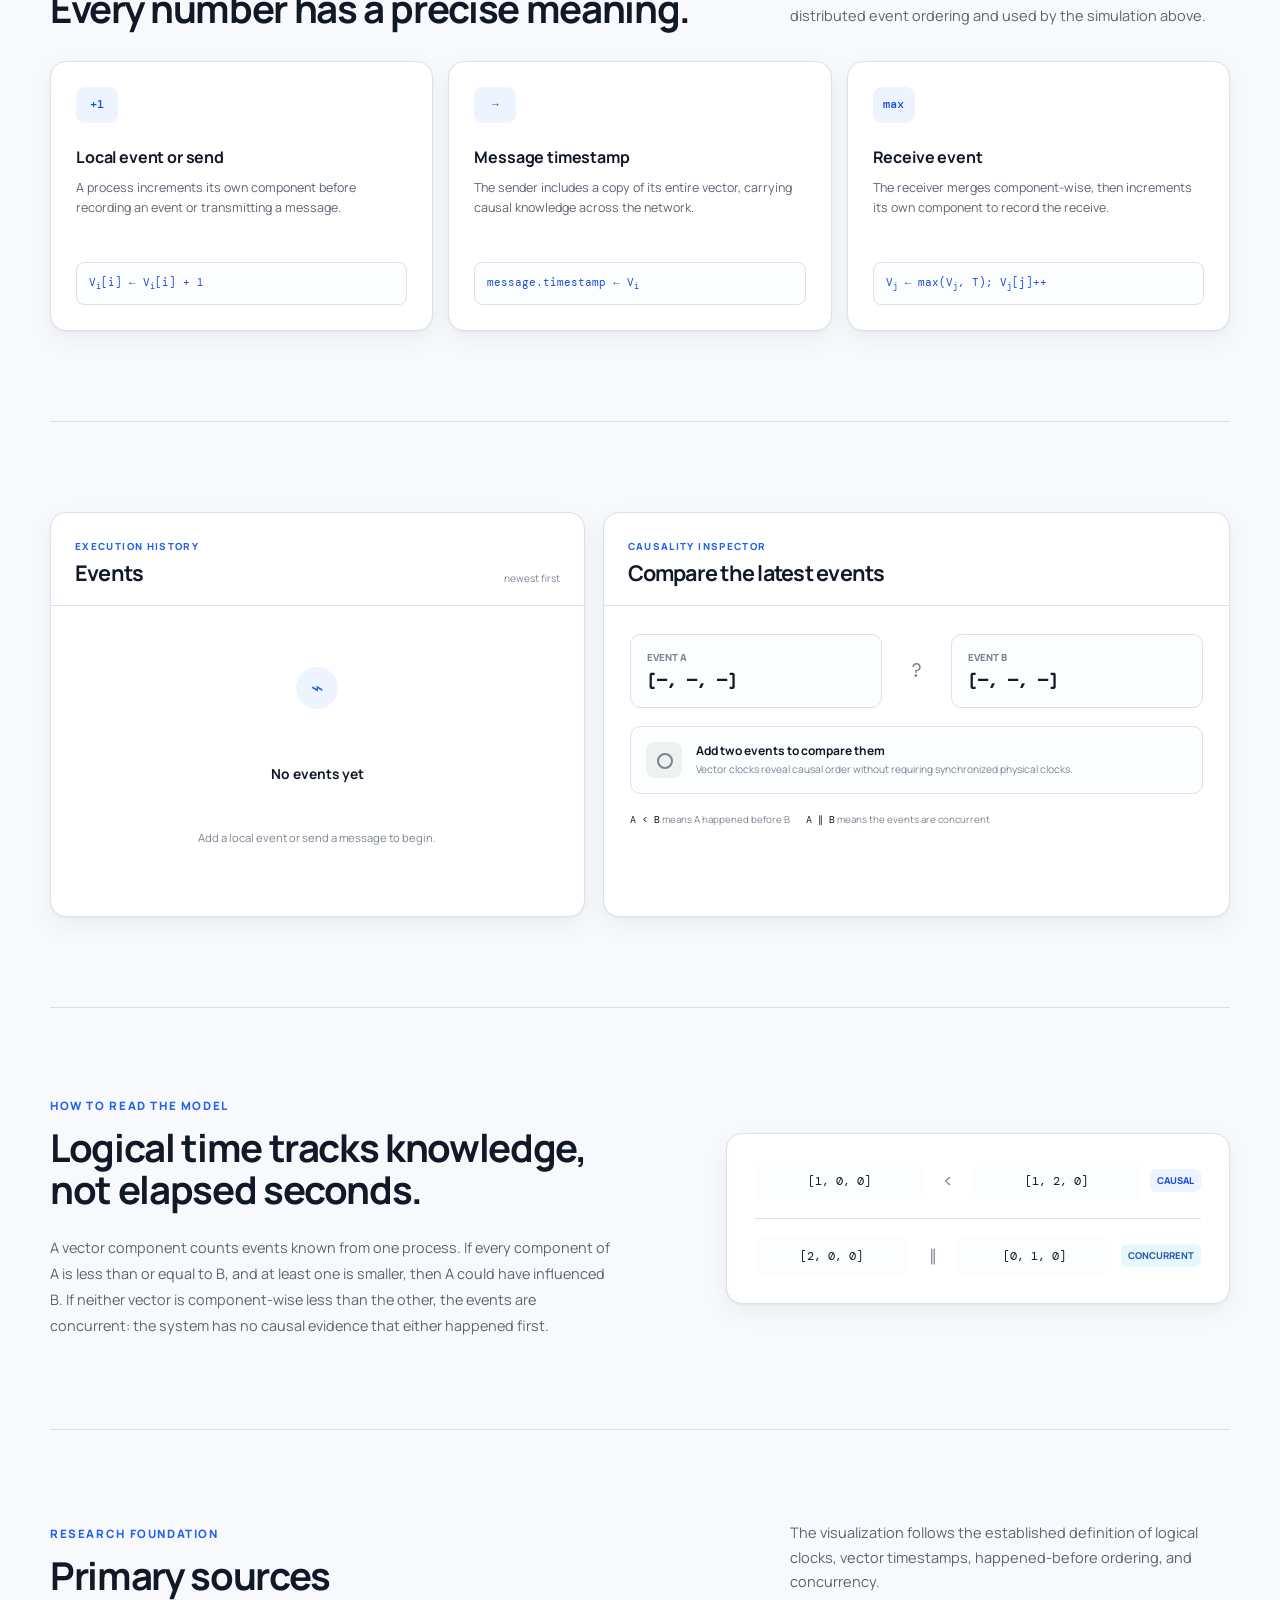
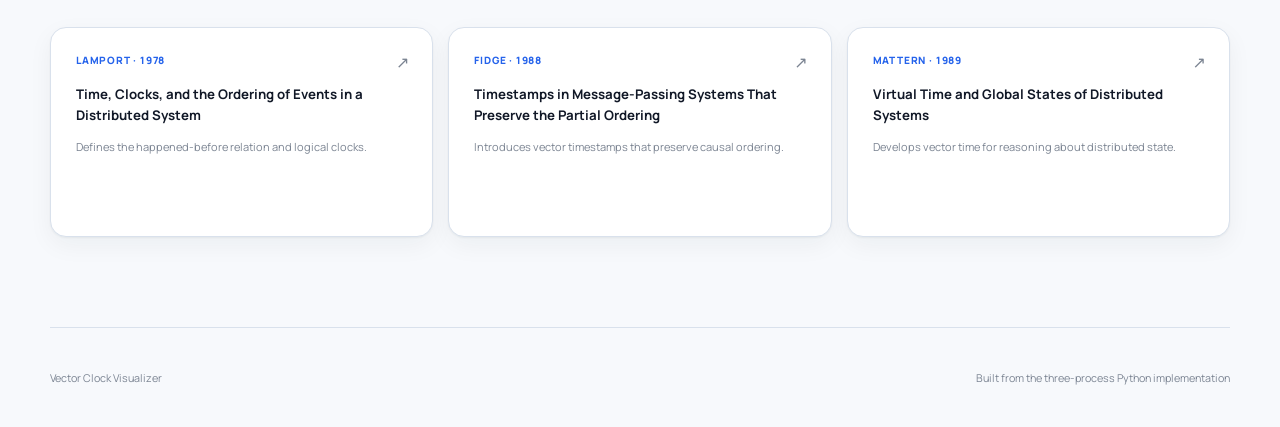
==== commit 8e787b85: "Compact hero and align blue theme" ====
--- a/index.html
+++ b/index.html
@@ -8,7 +8,7 @@
   <link rel="preconnect" href="https://fonts.googleapis.com">
   <link rel="preconnect" href="https://fonts.gstatic.com" crossorigin>
   <link href="https://fonts.googleapis.com/css2?family=DM+Mono:wght@400;500&family=Manrope:wght@400;500;600;700;800&display=swap" rel="stylesheet">
-  <link rel="stylesheet" href="style.css?v=1">
+  <link rel="stylesheet" href="style.css?v=2">
 </head>
 <body>
   <div class="page-shell">
@@ -41,17 +41,6 @@
           </div>
         </div>
 
-        <div class="hero-visual" aria-hidden="true">
-          <div class="mini-network">
-            <div class="mini-link mini-link-left"></div>
-            <div class="mini-link mini-link-right"></div>
-            <div class="mini-link mini-link-bottom"></div>
-            <div class="mini-node mini-node-one"><span>P1</span><strong>3,1,0</strong></div>
-            <div class="mini-node mini-node-two"><span>P2</span><strong>2,2,0</strong></div>
-            <div class="mini-node mini-node-three"><span>P3</span><strong>3,1,1</strong></div>
-            <div class="mini-packet"><span>msg</span><strong>[3,1,0]</strong></div>
-          </div>
-        </div>
       </section>
 
       <section class="simulation-section" id="simulation">
--- a/style.css
+++ b/style.css
@@ -1,23 +1,23 @@
 :root {
-  --canvas: #f3f5f7;
+  --canvas: #f7f9fc;
   --surface: #ffffff;
-  --surface-soft: #f8fafb;
-  --ink: #14231f;
-  --ink-soft: #52615d;
-  --ink-faint: #788580;
-  --line: #dce3e0;
-  --line-strong: #c8d2ce;
-  --primary: #0f5d4c;
-  --primary-dark: #0a473a;
-  --primary-soft: #dcefe9;
-  --accent: #f06a3c;
-  --accent-dark: #cf4d23;
-  --accent-soft: #ffeadf;
-  --blue: #3e6fc4;
-  --blue-soft: #e4ecfb;
+  --surface-soft: #fbfdff;
+  --ink: #111827;
+  --ink-soft: #5b6472;
+  --ink-faint: #7b8492;
+  --line: #d9e1ec;
+  --line-strong: #c5d0df;
+  --primary: #2563eb;
+  --primary-dark: #1d4ed8;
+  --primary-soft: #eef4ff;
+  --accent: #f97316;
+  --accent-dark: #ea580c;
+  --accent-soft: #fff1e8;
+  --blue: #0891b2;
+  --blue-soft: #e6f8fc;
   --purple: #7a59b5;
   --purple-soft: #eee8f8;
-  --success: #16835f;
+  --success: #2563eb;
   --warning: #b86b17;
   --shadow-sm: 0 1px 2px rgb(20 35 31 / 5%), 0 8px 24px rgb(20 35 31 / 5%);
   --shadow-md: 0 14px 40px rgb(20 35 31 / 9%);
@@ -42,7 +42,7 @@
   margin: 0;
   color: var(--ink);
   background:
-    radial-gradient(circle at 88% 5%, rgb(220 239 233 / 70%), transparent 24rem),
+    radial-gradient(circle at 88% 5%, rgb(237 244 255 / 90%), transparent 24rem),
     var(--canvas);
   font-family: var(--font-sans);
   -webkit-font-smoothing: antialiased;
@@ -126,12 +126,11 @@
 }
 
 .hero {
-  display: grid;
-  grid-template-columns: 1.05fr 0.95fr;
-  align-items: center;
-  min-height: 590px;
-  gap: clamp(40px, 8vw, 110px);
-  padding: 72px 0 82px;
+  padding: 56px 0 62px;
+}
+
+.hero-copy {
+  max-width: 820px;
 }
 
 .eyebrow {
@@ -152,10 +151,10 @@
 
 h1 {
   max-width: 720px;
-  margin-bottom: 24px;
-  font-size: clamp(2.8rem, 5.4vw, 5.35rem);
-  line-height: 0.99;
-  letter-spacing: -0.055em;
+  margin-bottom: 19px;
+  font-size: clamp(2.55rem, 5vw, 4.15rem);
+  line-height: 1.02;
+  letter-spacing: -0.05em;
 }
 
 h2 {
@@ -172,11 +171,11 @@
 }
 
 .hero-text {
-  max-width: 600px;
-  margin-bottom: 30px;
+  max-width: 680px;
+  margin-bottom: 25px;
   color: var(--ink-soft);
-  font-size: 1.07rem;
-  line-height: 1.75;
+  font-size: 1rem;
+  line-height: 1.7;
 }
 
 .hero-actions {
@@ -222,7 +221,7 @@
 .button-primary {
   color: #fff;
   background: var(--primary);
-  box-shadow: 0 8px 18px rgb(15 93 76 / 16%);
+  box-shadow: 0 8px 18px rgb(37 99 235 / 16%);
 }
 
 .button-primary:hover:not(:disabled) {
@@ -257,134 +256,6 @@
 
 .button-wide {
   width: 100%;
-}
-
-.hero-visual {
-  display: grid;
-  place-items: center;
-  min-height: 430px;
-}
-
-.mini-network {
-  position: relative;
-  width: min(100%, 475px);
-  aspect-ratio: 1.14;
-}
-
-.mini-network::before {
-  position: absolute;
-  inset: 8% 4% 4%;
-  border: 1px solid rgb(15 93 76 / 10%);
-  border-radius: 48%;
-  content: "";
-  transform: rotate(-8deg);
-}
-
-.mini-node {
-  position: absolute;
-  z-index: 2;
-  display: grid;
-  place-items: center;
-  width: 124px;
-  aspect-ratio: 1;
-  border: 1px solid var(--line);
-  border-radius: 50%;
-  background: var(--surface);
-  box-shadow: var(--shadow-md);
-}
-
-.mini-node span {
-  margin-top: 20px;
-  color: var(--ink-faint);
-  font-size: 0.65rem;
-  font-weight: 800;
-  letter-spacing: 0.12em;
-  text-transform: uppercase;
-}
-
-.mini-node strong {
-  align-self: start;
-  font-family: var(--font-mono);
-  font-size: 0.88rem;
-}
-
-.mini-node-one {
-  top: 0;
-  left: calc(50% - 62px);
-  border-color: rgb(15 93 76 / 35%);
-}
-
-.mini-node-two {
-  bottom: 0;
-  left: 0;
-  border-color: rgb(62 111 196 / 30%);
-}
-
-.mini-node-three {
-  right: 0;
-  bottom: 0;
-  border-color: rgb(122 89 181 / 30%);
-}
-
-.mini-link {
-  position: absolute;
-  z-index: 0;
-  height: 2px;
-  background: var(--line-strong);
-  transform-origin: left center;
-}
-
-.mini-link-left {
-  top: 31%;
-  left: 19%;
-  width: 42%;
-  transform: rotate(55deg);
-}
-
-.mini-link-right {
-  top: 31%;
-  left: 53%;
-  width: 42%;
-  transform: rotate(125deg);
-}
-
-.mini-link-bottom {
-  bottom: 14%;
-  left: 24%;
-  width: 52%;
-}
-
-.mini-packet {
-  position: absolute;
-  z-index: 3;
-  top: 44%;
-  left: 50%;
-  display: flex;
-  align-items: center;
-  gap: 8px;
-  padding: 8px 10px;
-  border: 1px solid rgb(240 106 60 / 28%);
-  border-radius: 9px;
-  background: var(--accent-soft);
-  box-shadow: 0 7px 18px rgb(20 35 31 / 12%);
-  animation: packet-float 3.2s ease-in-out infinite;
-}
-
-.mini-packet span {
-  color: var(--accent-dark);
-  font-size: 0.59rem;
-  font-weight: 800;
-  text-transform: uppercase;
-}
-
-.mini-packet strong {
-  font-family: var(--font-mono);
-  font-size: 0.67rem;
-}
-
-@keyframes packet-float {
-  0%, 100% { transform: translate(-70%, -30%); }
-  50% { transform: translate(-25%, 35%); }
 }
 
 .simulation-section,
@@ -480,7 +351,7 @@
 .segment.is-active {
   color: #fff;
   background: var(--primary);
-  box-shadow: 0 3px 8px rgb(15 93 76 / 20%);
+  box-shadow: 0 3px 8px rgb(37 99 235 / 20%);
 }
 
 .segment:disabled {
@@ -624,7 +495,7 @@
   height: 7px;
   border-radius: 50%;
   background: var(--success);
-  box-shadow: 0 0 0 4px rgb(22 131 95 / 10%);
+  box-shadow: 0 0 0 4px rgb(37 99 235 / 10%);
 }
 
 .event-counter {
@@ -703,7 +574,7 @@
 
 .process-node.is-source {
   border-color: var(--primary);
-  box-shadow: 0 12px 35px rgb(15 93 76 / 16%);
+  box-shadow: 0 12px 35px rgb(37 99 235 / 16%);
 }
 
 .process-node.is-target {
@@ -1134,8 +1005,8 @@
 }
 
 .comparison-result.is-causal {
-  border-color: rgb(22 131 95 / 25%);
-  background: #eef9f5;
+  border-color: rgb(37 99 235 / 25%);
+  background: #f3f7ff;
 }
 
 .comparison-result.is-causal .result-icon {
@@ -1315,20 +1186,6 @@
 }
 
 @media (max-width: 980px) {
-  .hero {
-    grid-template-columns: 1fr;
-    gap: 20px;
-    padding-top: 65px;
-  }
-
-  .hero-copy {
-    max-width: 760px;
-  }
-
-  .hero-visual {
-    min-height: 390px;
-  }
-
   .simulation-layout {
     grid-template-columns: 1fr;
   }
@@ -1381,28 +1238,11 @@
   }
 
   .hero {
-    min-height: auto;
-    padding: 54px 0 64px;
+    padding: 43px 0 48px;
   }
 
   h1 {
-    font-size: clamp(2.45rem, 13vw, 4rem);
-  }
-
-  .hero-visual {
-    min-height: 320px;
-  }
-
-  .mini-node {
-    width: 94px;
-  }
-
-  .mini-node-one {
-    left: calc(50% - 47px);
-  }
-
-  .mini-packet {
-    transform: scale(0.86);
+    font-size: clamp(2.35rem, 11vw, 3.4rem);
   }
 
   .simulation-section,
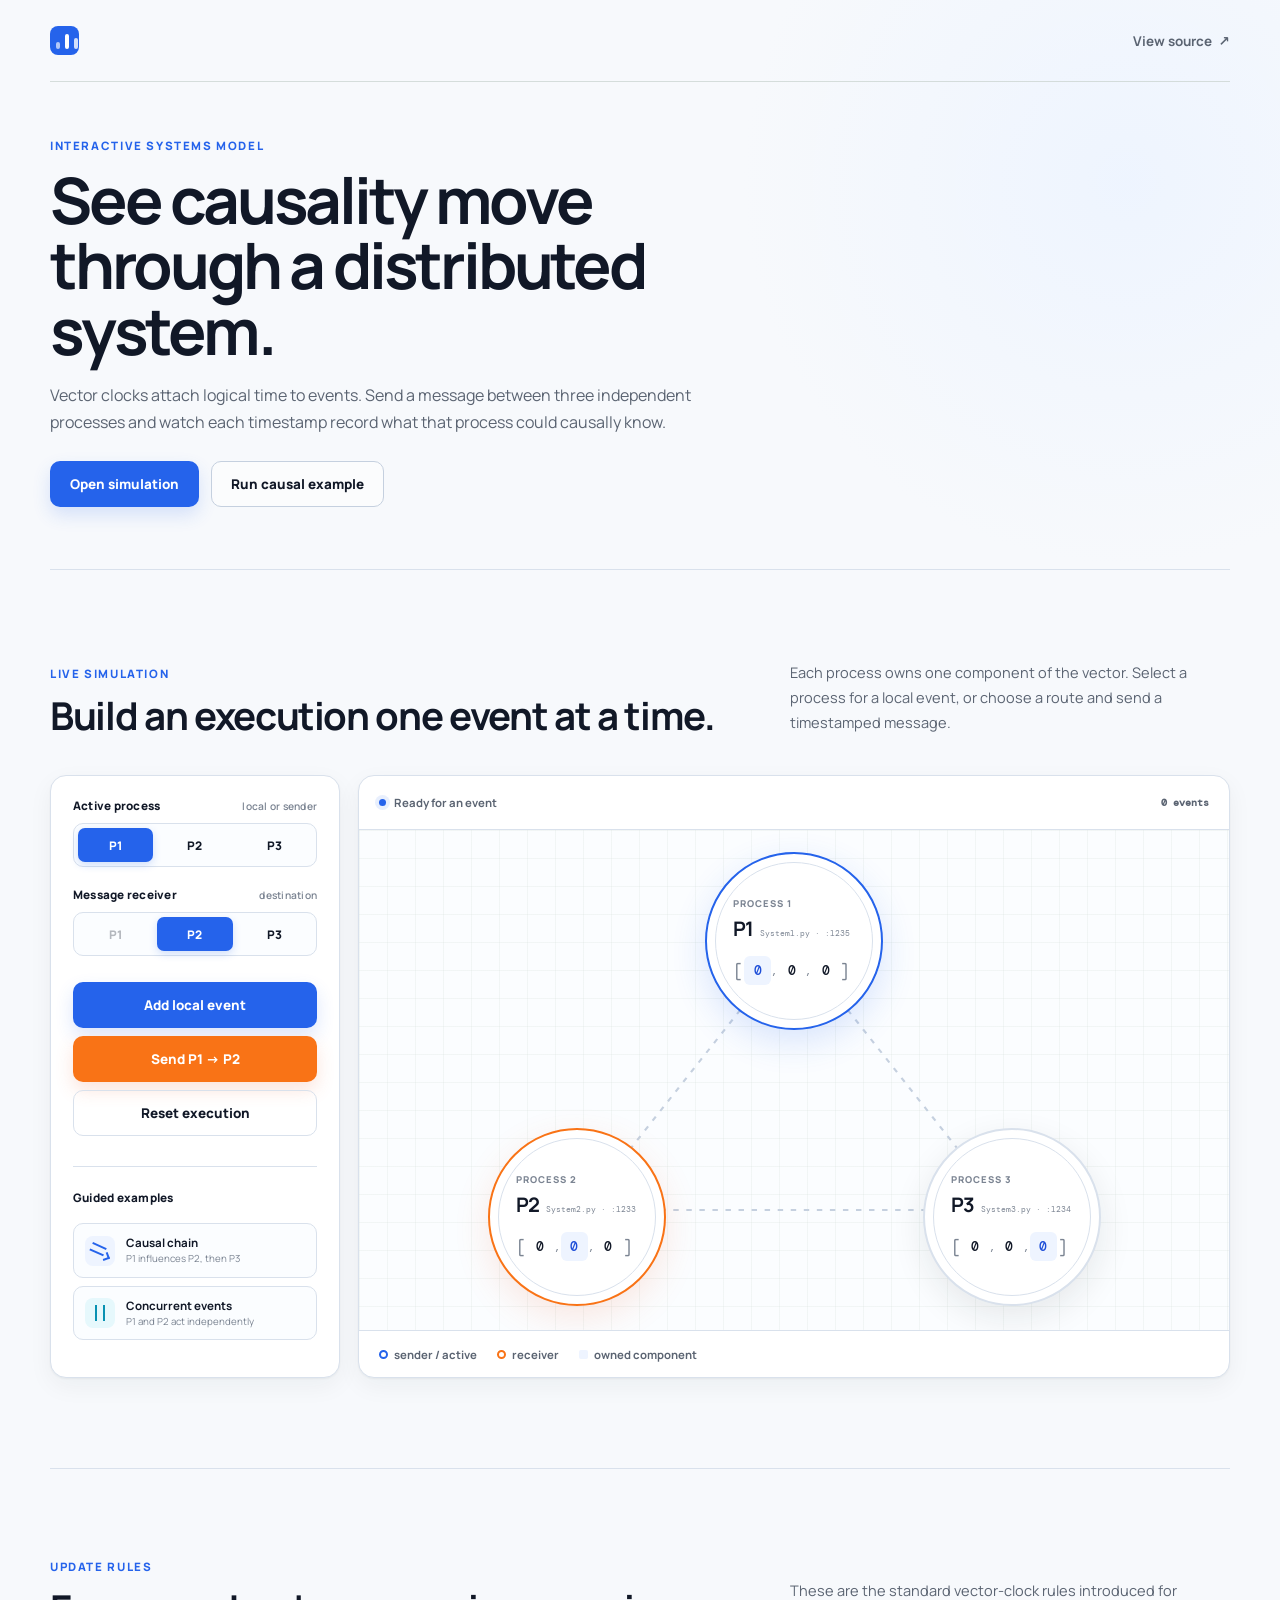
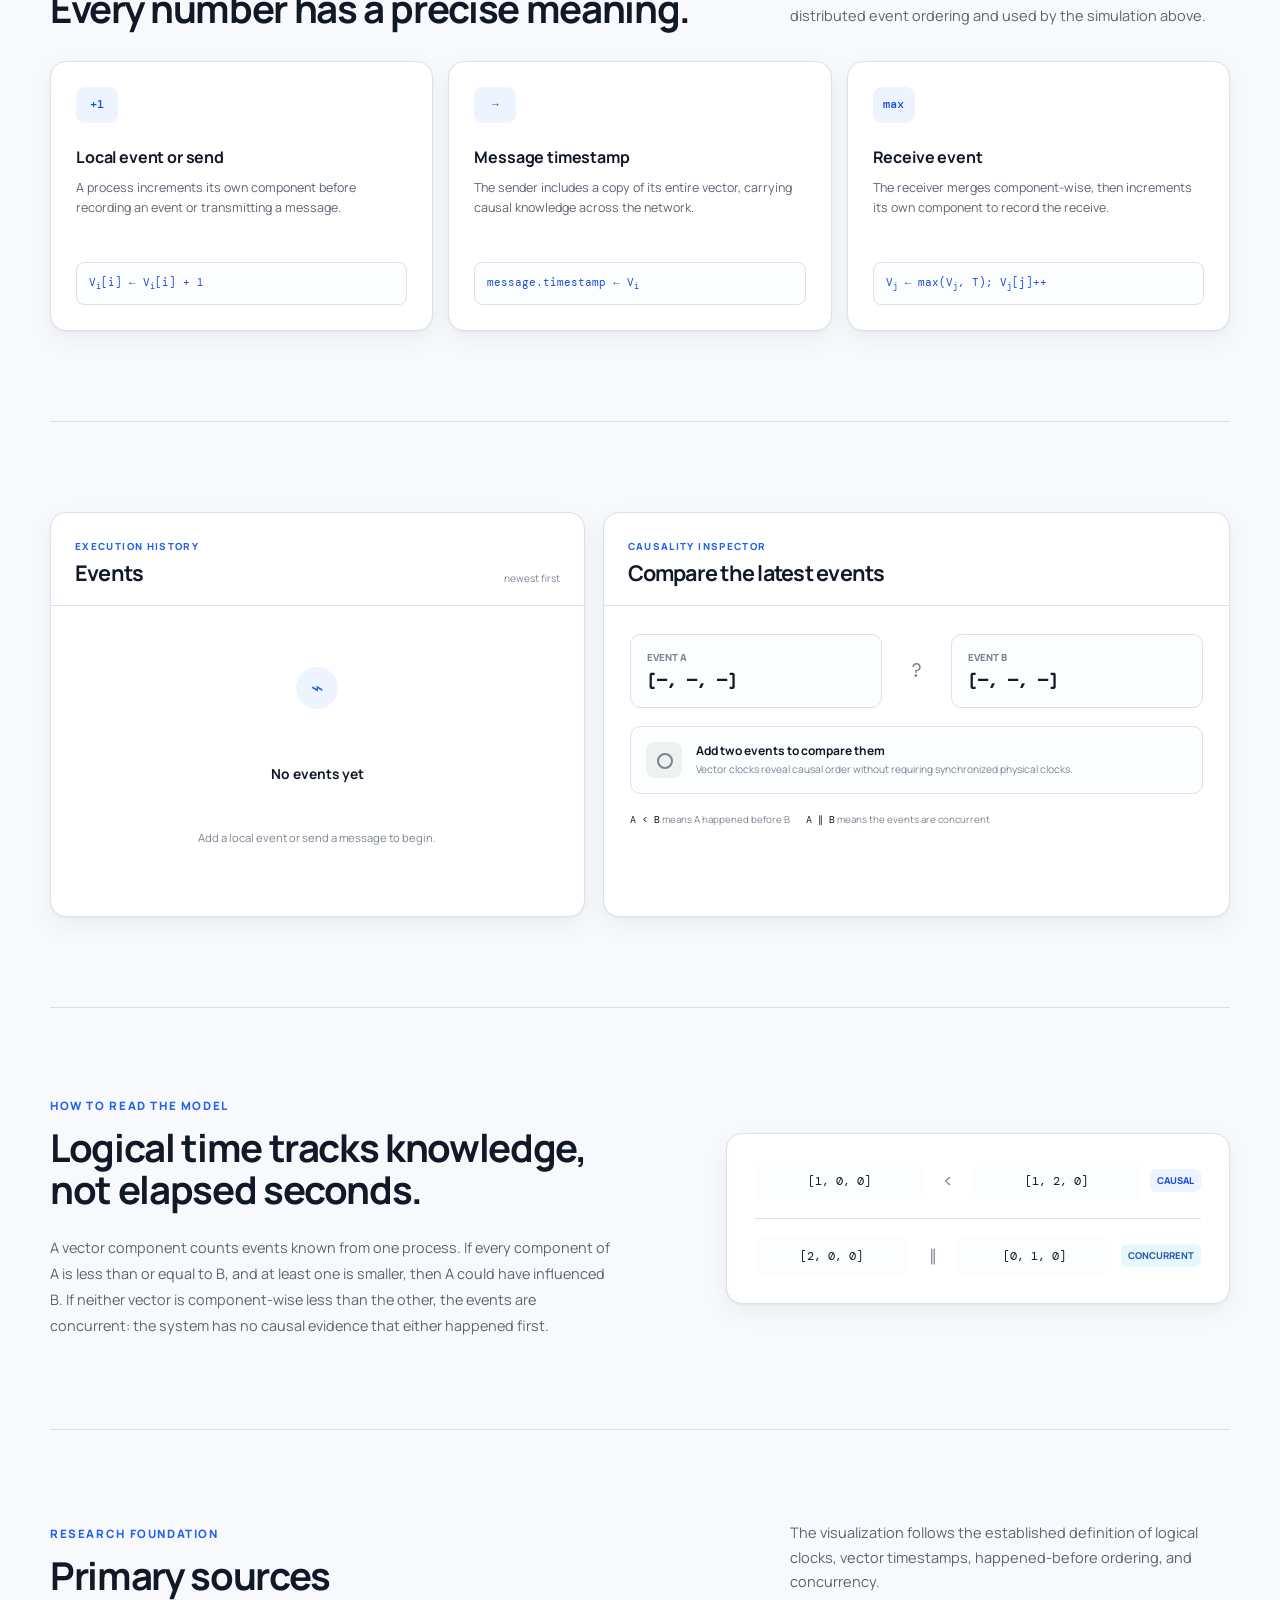
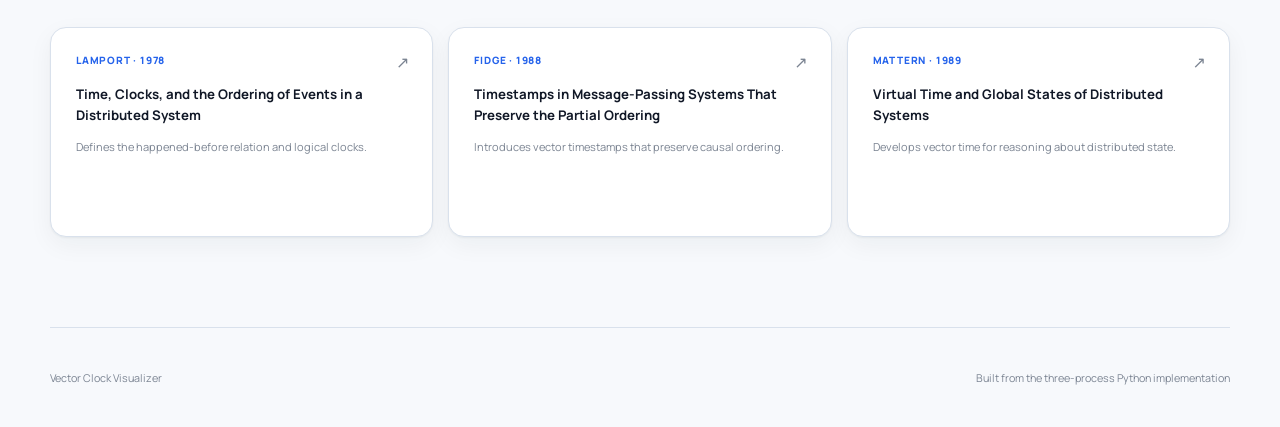
==== commit 8583fb86: "Remove header brand label" ====
--- a/index.html
+++ b/index.html
@@ -17,7 +17,6 @@
         <span class="brand-mark" aria-hidden="true">
           <span></span><span></span><span></span>
         </span>
-        <span>Distributed systems lab</span>
       </a>
       <a class="header-link" href="https://github.com/UsamahMoin/Vector-clocks" target="_blank" rel="noreferrer">
         View source
--- a/style.css
+++ b/style.css
@@ -1233,10 +1233,6 @@
     min-height: 70px;
   }
 
-  .brand span:last-child {
-    display: none;
-  }
-
   .hero {
     padding: 43px 0 48px;
   }
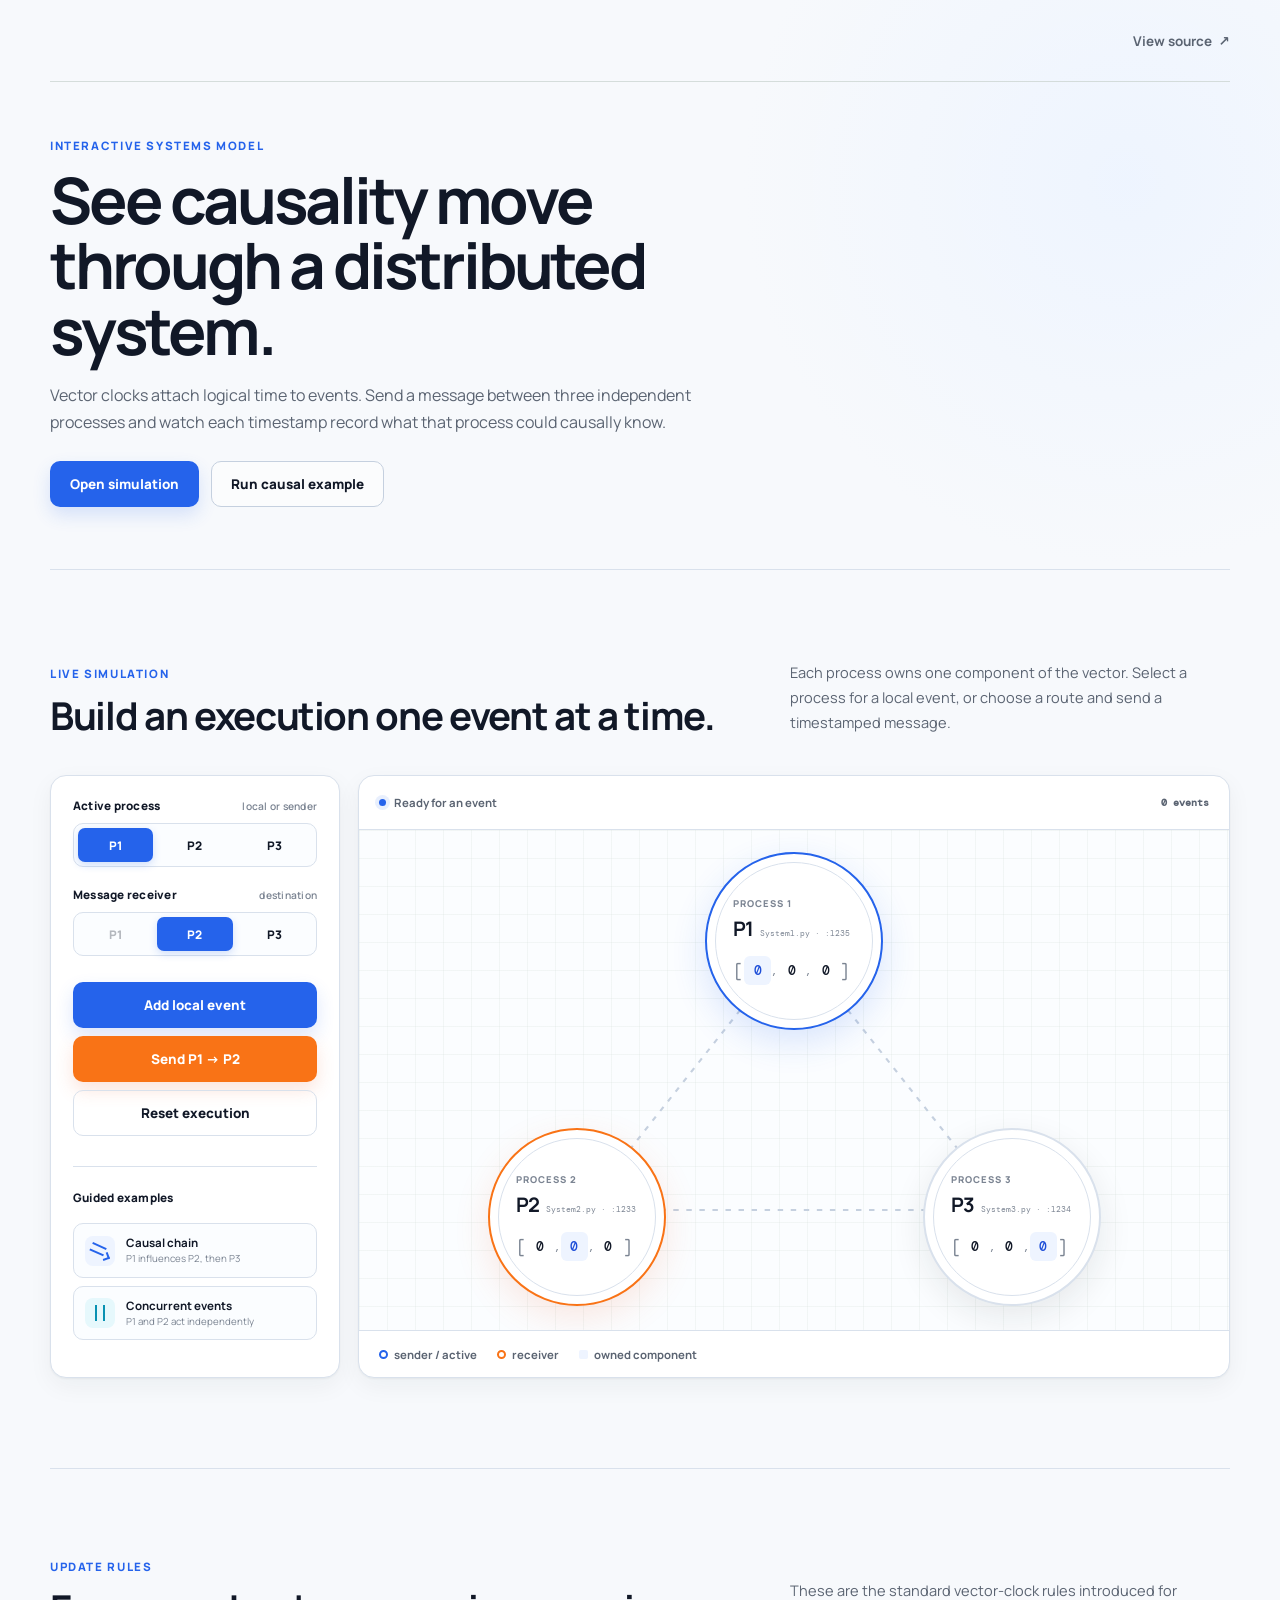
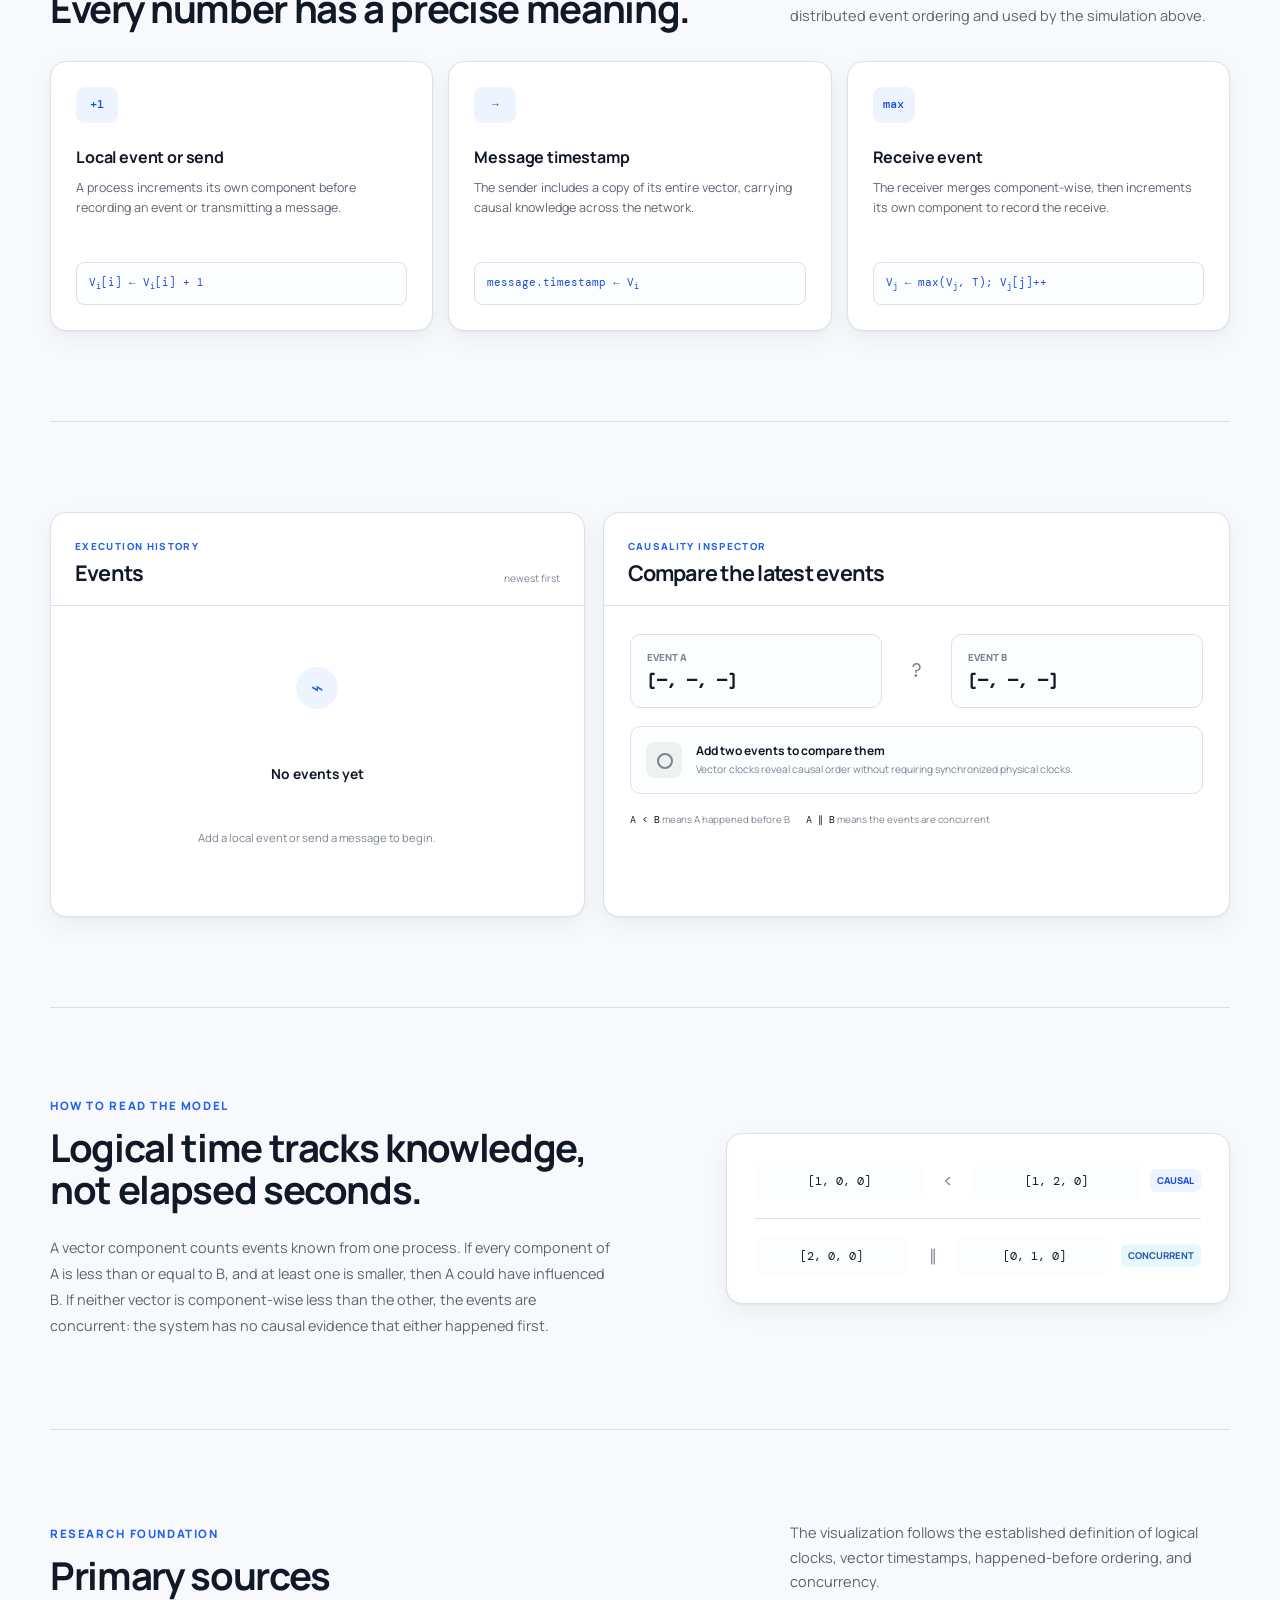
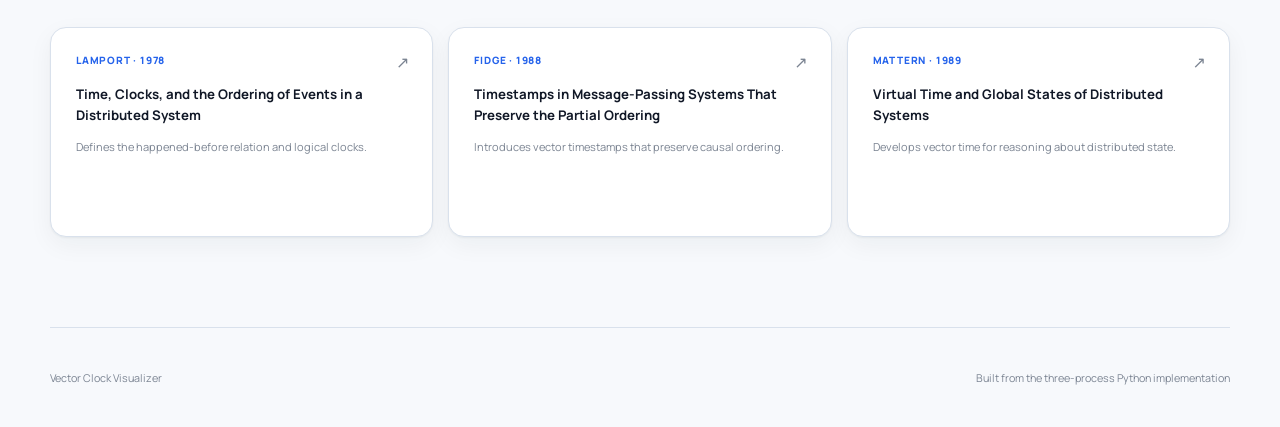
==== commit bb24707f: "Remove header logo" ====
--- a/index.html
+++ b/index.html
@@ -13,11 +13,6 @@
 <body>
   <div class="page-shell">
     <header class="site-header">
-      <a class="brand" href="#top" aria-label="Vector Clock Visualizer home">
-        <span class="brand-mark" aria-hidden="true">
-          <span></span><span></span><span></span>
-        </span>
-      </a>
       <a class="header-link" href="https://github.com/UsamahMoin/Vector-clocks" target="_blank" rel="noreferrer">
         View source
         <span aria-hidden="true">↗</span>
--- a/style.css
+++ b/style.css
@@ -70,48 +70,15 @@
 .site-header {
   display: flex;
   align-items: center;
-  justify-content: space-between;
+  justify-content: flex-end;
   min-height: 82px;
   border-bottom: 1px solid rgb(200 210 206 / 70%);
 }
 
-.brand,
 .header-link {
   display: inline-flex;
   align-items: center;
 }
-
-.brand {
-  gap: 12px;
-  font-size: 0.82rem;
-  font-weight: 800;
-  letter-spacing: 0.04em;
-  text-transform: uppercase;
-}
-
-.brand-mark {
-  position: relative;
-  display: grid;
-  grid-template-columns: repeat(3, 6px);
-  align-items: end;
-  gap: 3px;
-  width: 29px;
-  height: 29px;
-  padding: 6px;
-  border-radius: 8px;
-  background: var(--primary);
-}
-
-.brand-mark span {
-  display: block;
-  width: 4px;
-  border-radius: 3px;
-  background: #fff;
-}
-
-.brand-mark span:nth-child(1) { height: 7px; opacity: 0.65; }
-.brand-mark span:nth-child(2) { height: 15px; }
-.brand-mark span:nth-child(3) { height: 11px; opacity: 0.8; }
 
 .header-link {
   gap: 7px;
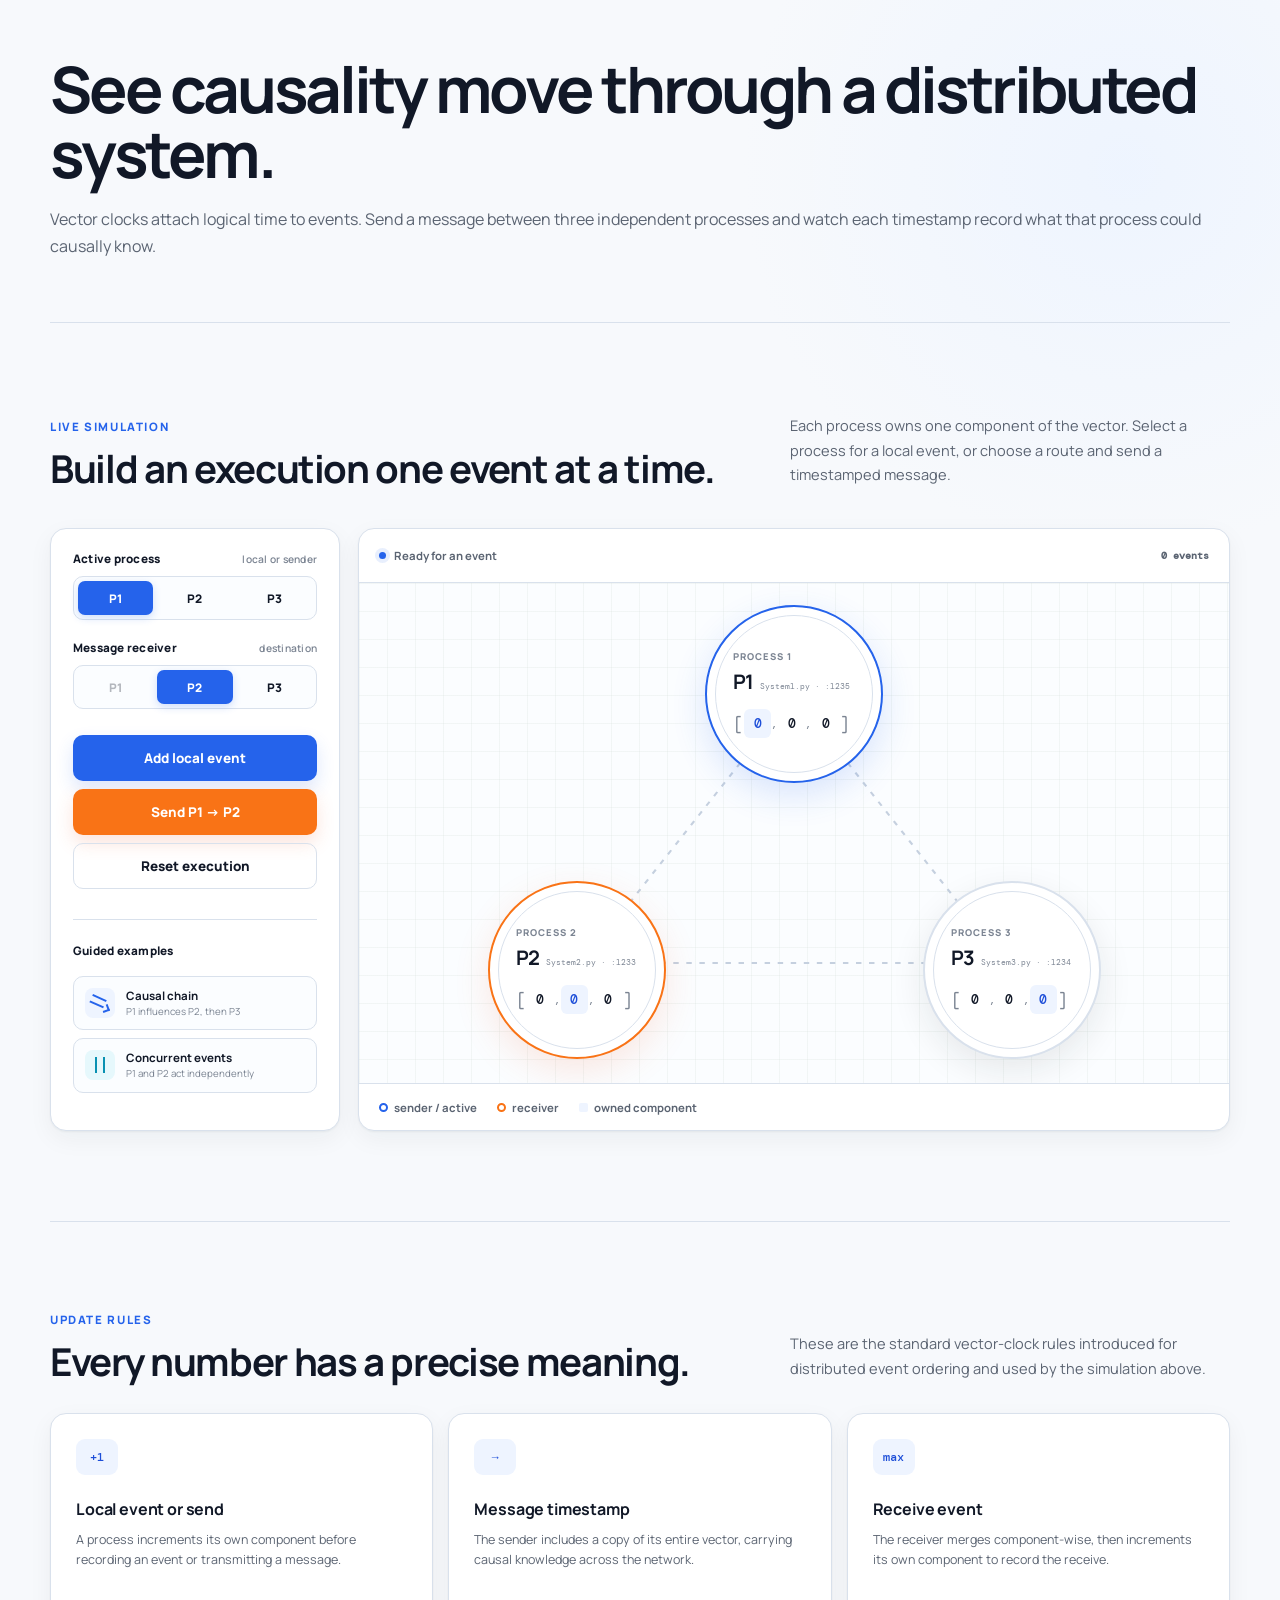
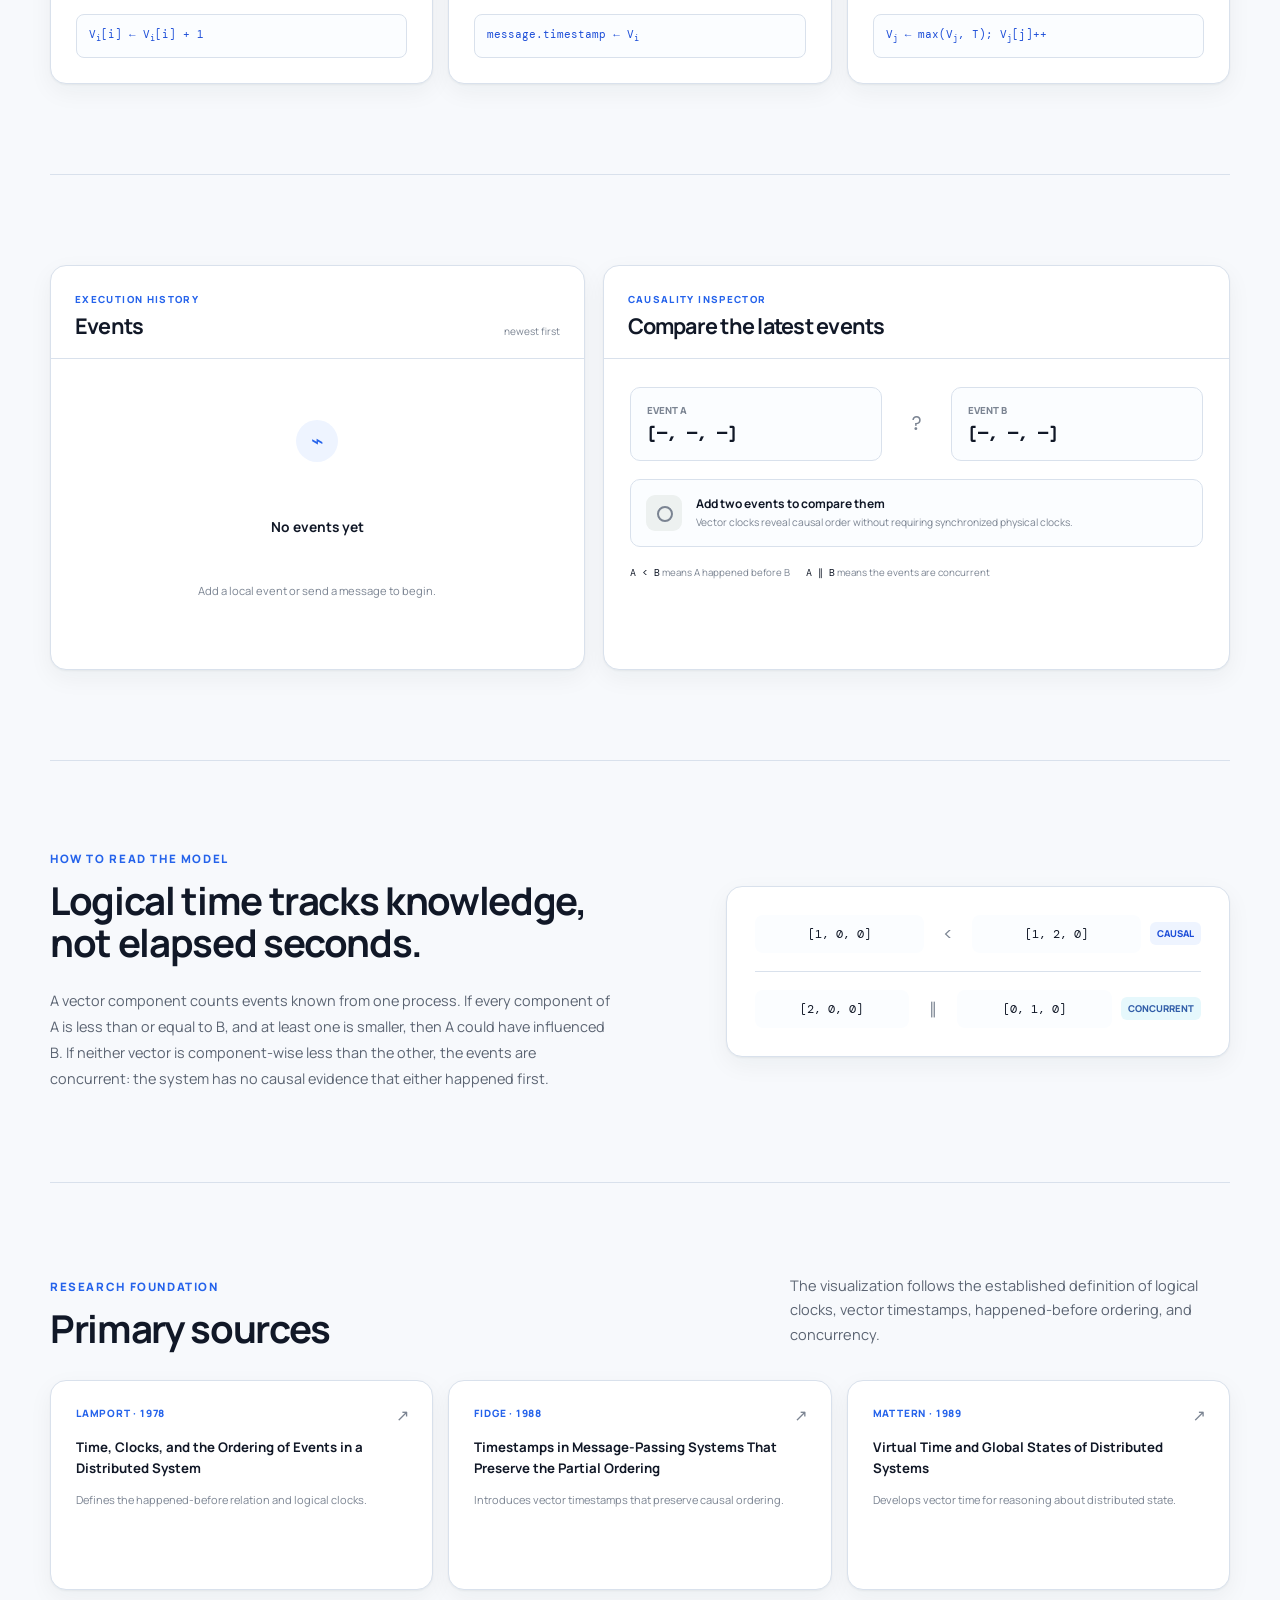
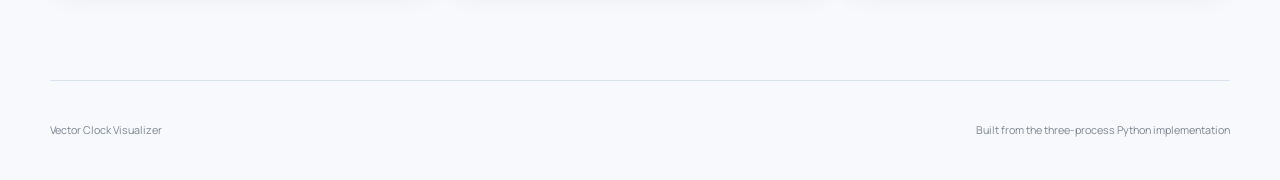
==== commit d2d4ddd6: "Simplify and widen page introduction" ====
--- a/index.html
+++ b/index.html
@@ -8,33 +8,20 @@
   <link rel="preconnect" href="https://fonts.googleapis.com">
   <link rel="preconnect" href="https://fonts.gstatic.com" crossorigin>
   <link href="https://fonts.googleapis.com/css2?family=DM+Mono:wght@400;500&family=Manrope:wght@400;500;600;700;800&display=swap" rel="stylesheet">
-  <link rel="stylesheet" href="style.css?v=2">
+  <link rel="stylesheet" href="style.css?v=4">
 </head>
 <body>
   <div class="page-shell">
-    <header class="site-header">
-      <a class="header-link" href="https://github.com/UsamahMoin/Vector-clocks" target="_blank" rel="noreferrer">
-        View source
-        <span aria-hidden="true">↗</span>
-      </a>
-    </header>
-
     <main id="top">
       <section class="hero">
         <div class="hero-copy">
-          <p class="eyebrow">Interactive systems model</p>
           <h1>See causality move through a distributed system.</h1>
           <p class="hero-text">
             Vector clocks attach logical time to events. Send a message between three
             independent processes and watch each timestamp record what that process
             could causally know.
           </p>
-          <div class="hero-actions">
-            <a class="button button-primary" href="#simulation">Open simulation</a>
-            <button class="button button-secondary" id="hero-demo" type="button">Run causal example</button>
-          </div>
-        </div>
-
+        </div>
       </section>
 
       <section class="simulation-section" id="simulation">
@@ -342,6 +329,6 @@
     </footer>
   </div>
 
-  <script src="script.js?v=1"></script>
+  <script src="script.js?v=2"></script>
 </body>
 </html>
--- a/style.css
+++ b/style.css
@@ -67,37 +67,12 @@
   margin: 0 auto;
 }
 
-.site-header {
-  display: flex;
-  align-items: center;
-  justify-content: flex-end;
-  min-height: 82px;
-  border-bottom: 1px solid rgb(200 210 206 / 70%);
-}
-
-.header-link {
-  display: inline-flex;
-  align-items: center;
-}
-
-.header-link {
-  gap: 7px;
-  color: var(--ink-soft);
-  font-size: 0.84rem;
-  font-weight: 700;
-  transition: color var(--transition);
-}
-
-.header-link:hover {
-  color: var(--primary);
-}
-
 .hero {
   padding: 56px 0 62px;
 }
 
 .hero-copy {
-  max-width: 820px;
+  width: 100%;
 }
 
 .eyebrow {
@@ -117,7 +92,6 @@
 }
 
 h1 {
-  max-width: 720px;
   margin-bottom: 19px;
   font-size: clamp(2.55rem, 5vw, 4.15rem);
   line-height: 1.02;
@@ -138,17 +112,11 @@
 }
 
 .hero-text {
-  max-width: 680px;
-  margin-bottom: 25px;
+  width: 100%;
+  margin-bottom: 0;
   color: var(--ink-soft);
   font-size: 1rem;
   line-height: 1.7;
-}
-
-.hero-actions {
-  display: flex;
-  flex-wrap: wrap;
-  gap: 12px;
 }
 
 .button {
@@ -195,12 +163,6 @@
   background: var(--primary-dark);
 }
 
-.button-secondary {
-  border-color: var(--line-strong);
-  background: rgb(255 255 255 / 55%);
-}
-
-.button-secondary:hover:not(:disabled),
 .button-quiet:hover:not(:disabled) {
   border-color: var(--primary);
   background: var(--surface);
@@ -1196,10 +1158,6 @@
     width: min(calc(100% - 24px), var(--content-width));
   }
 
-  .site-header {
-    min-height: 70px;
-  }
-
   .hero {
     padding: 43px 0 48px;
   }
